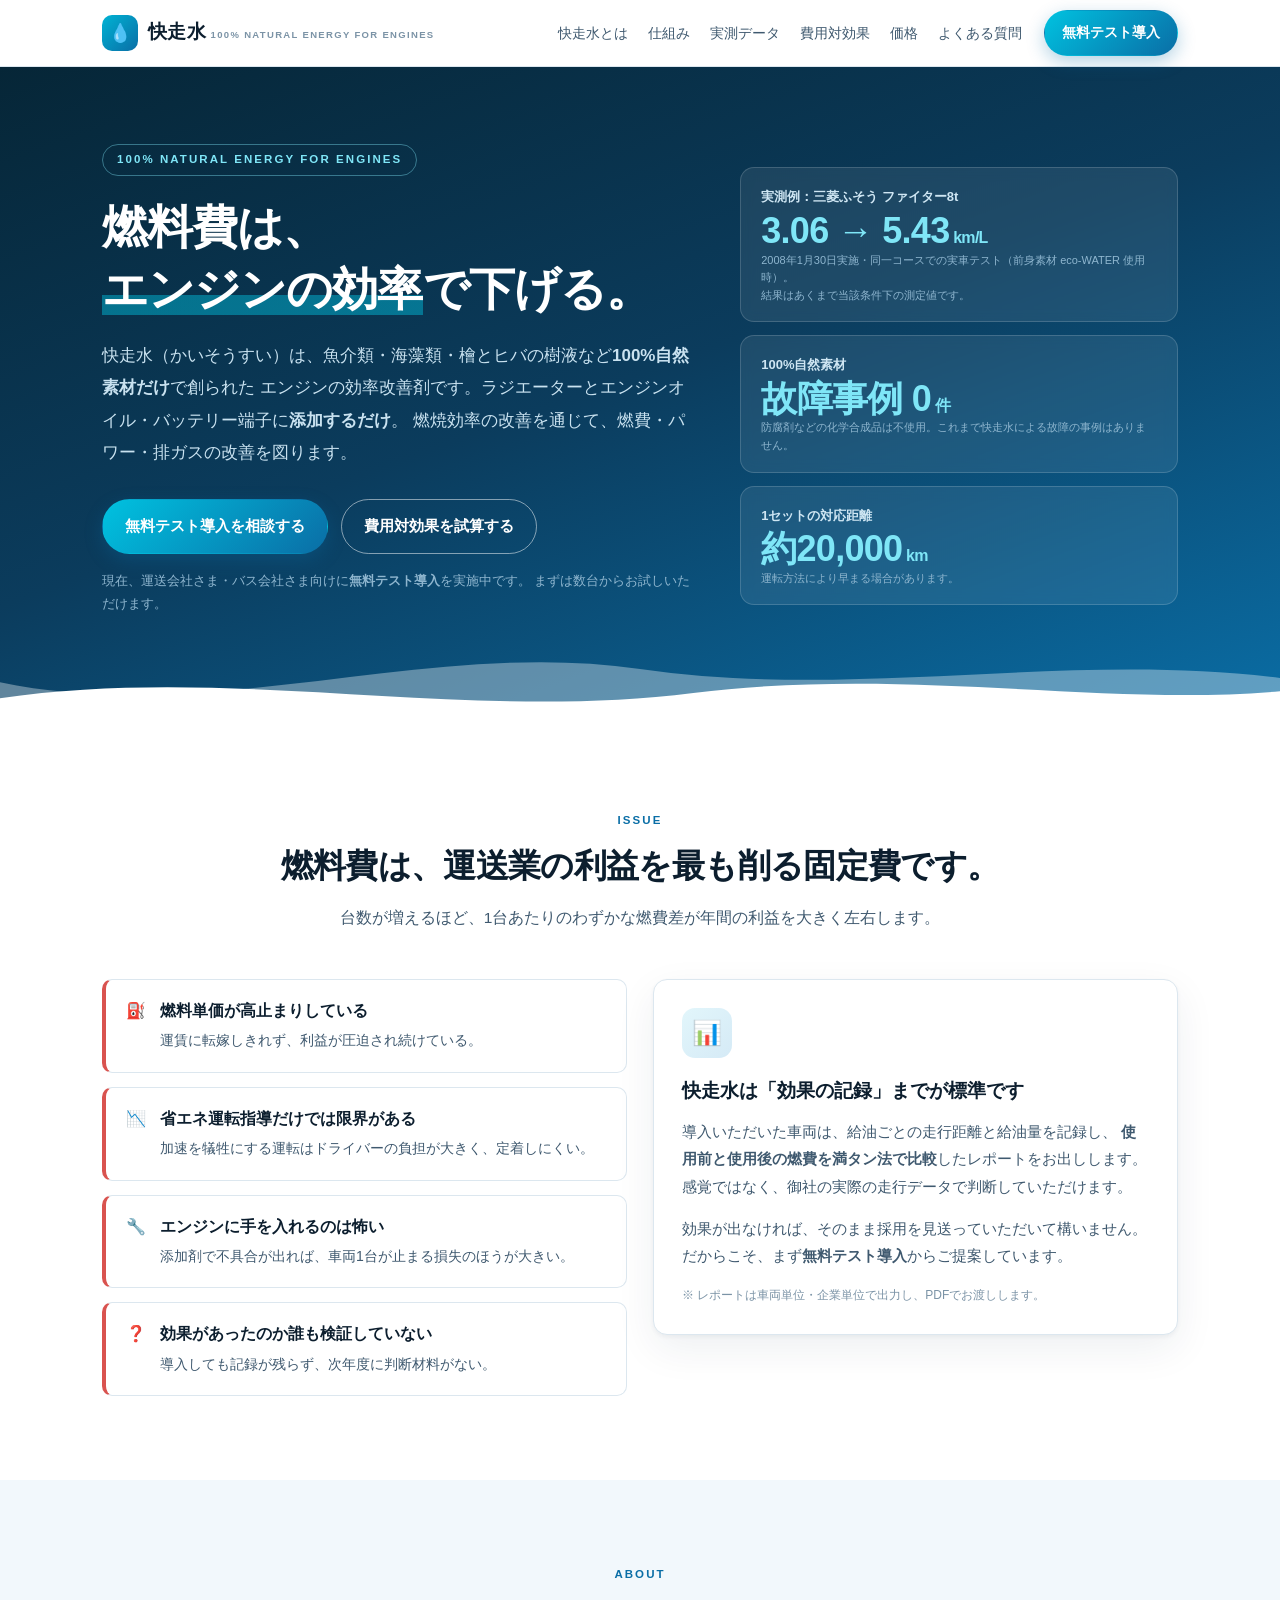
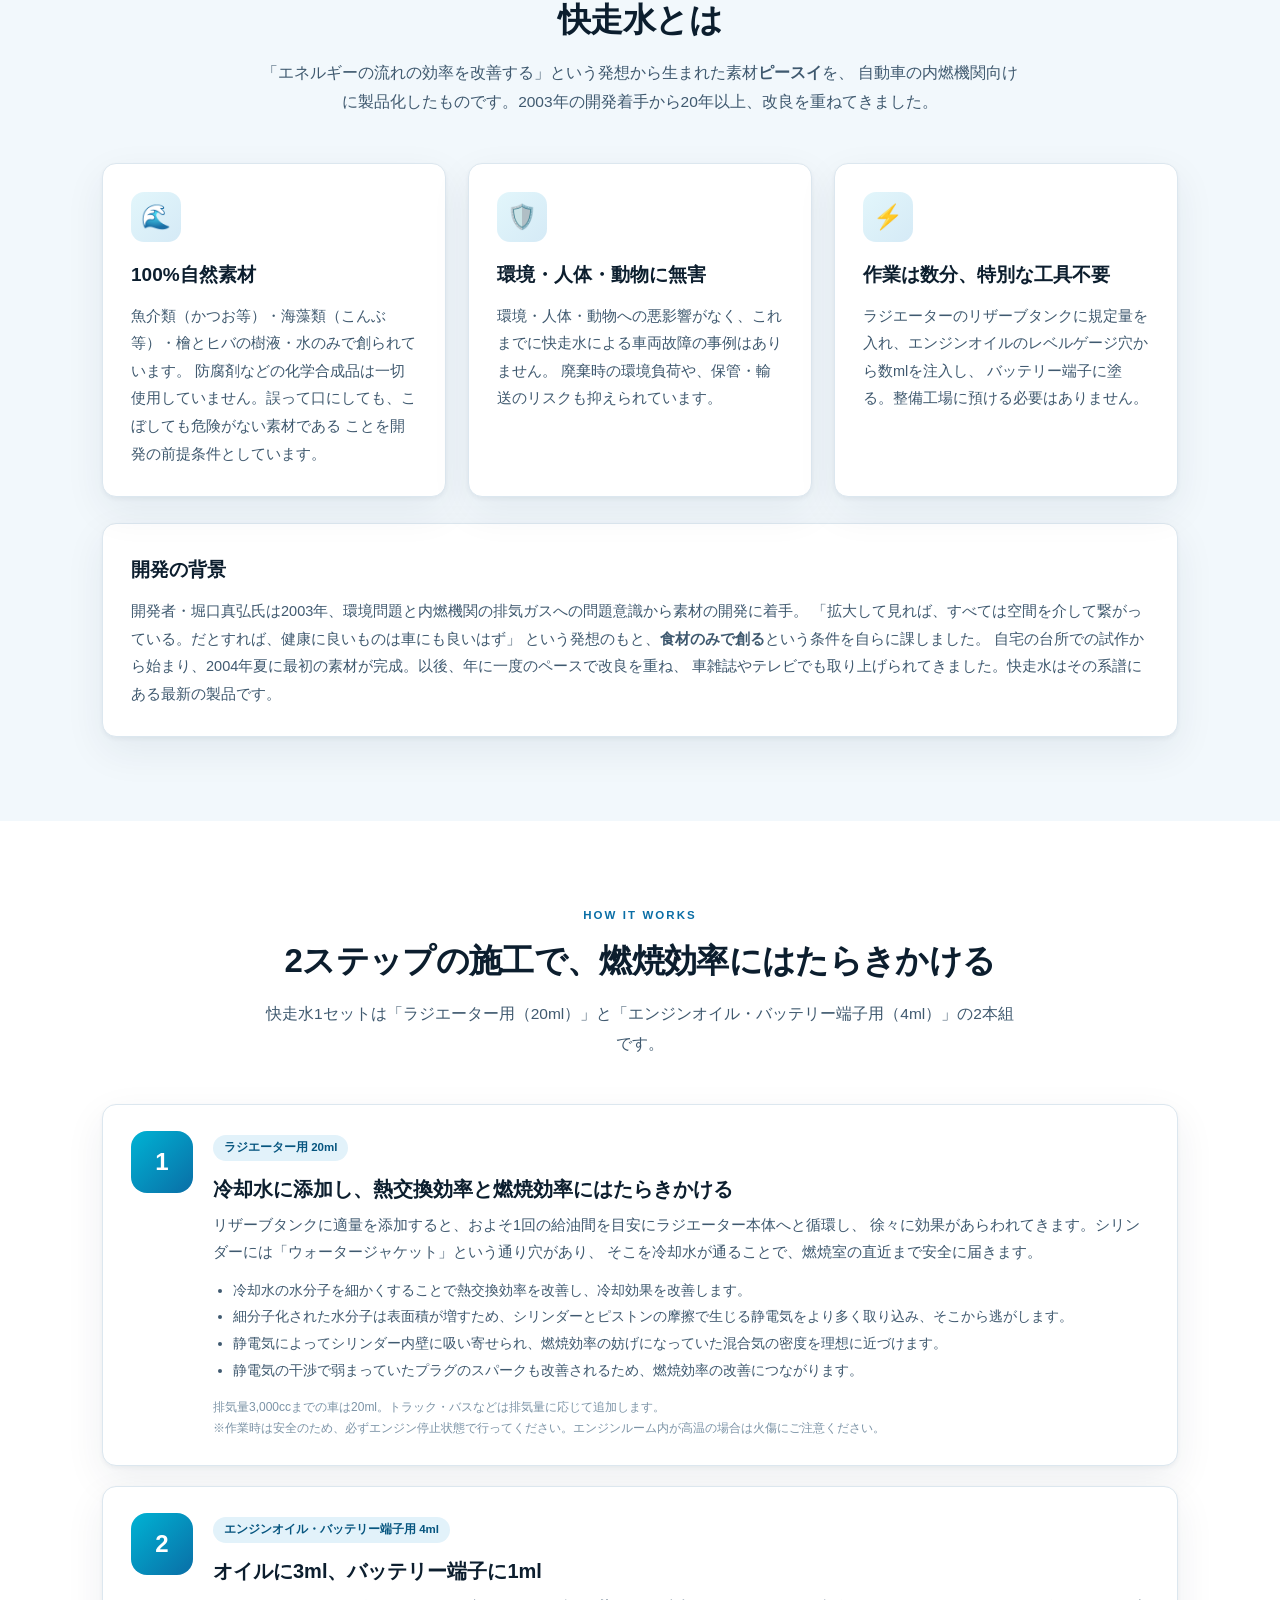
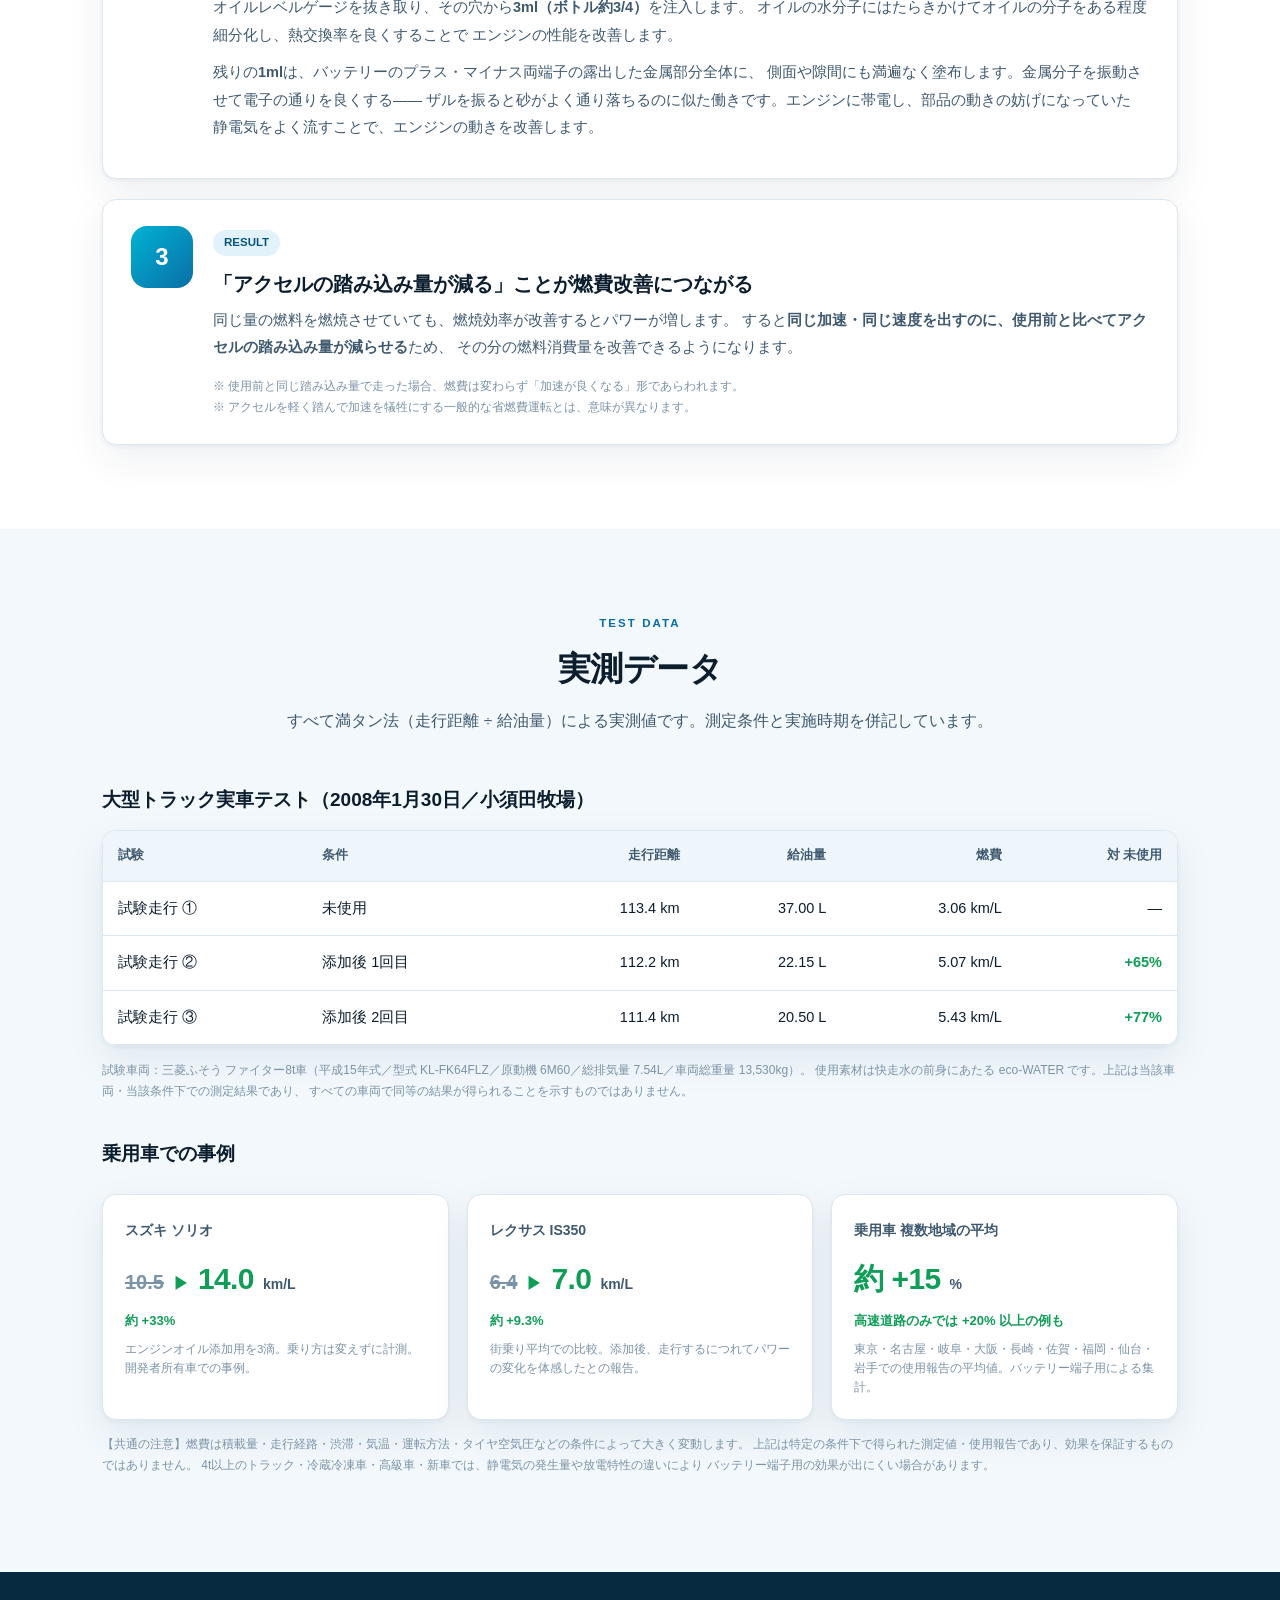
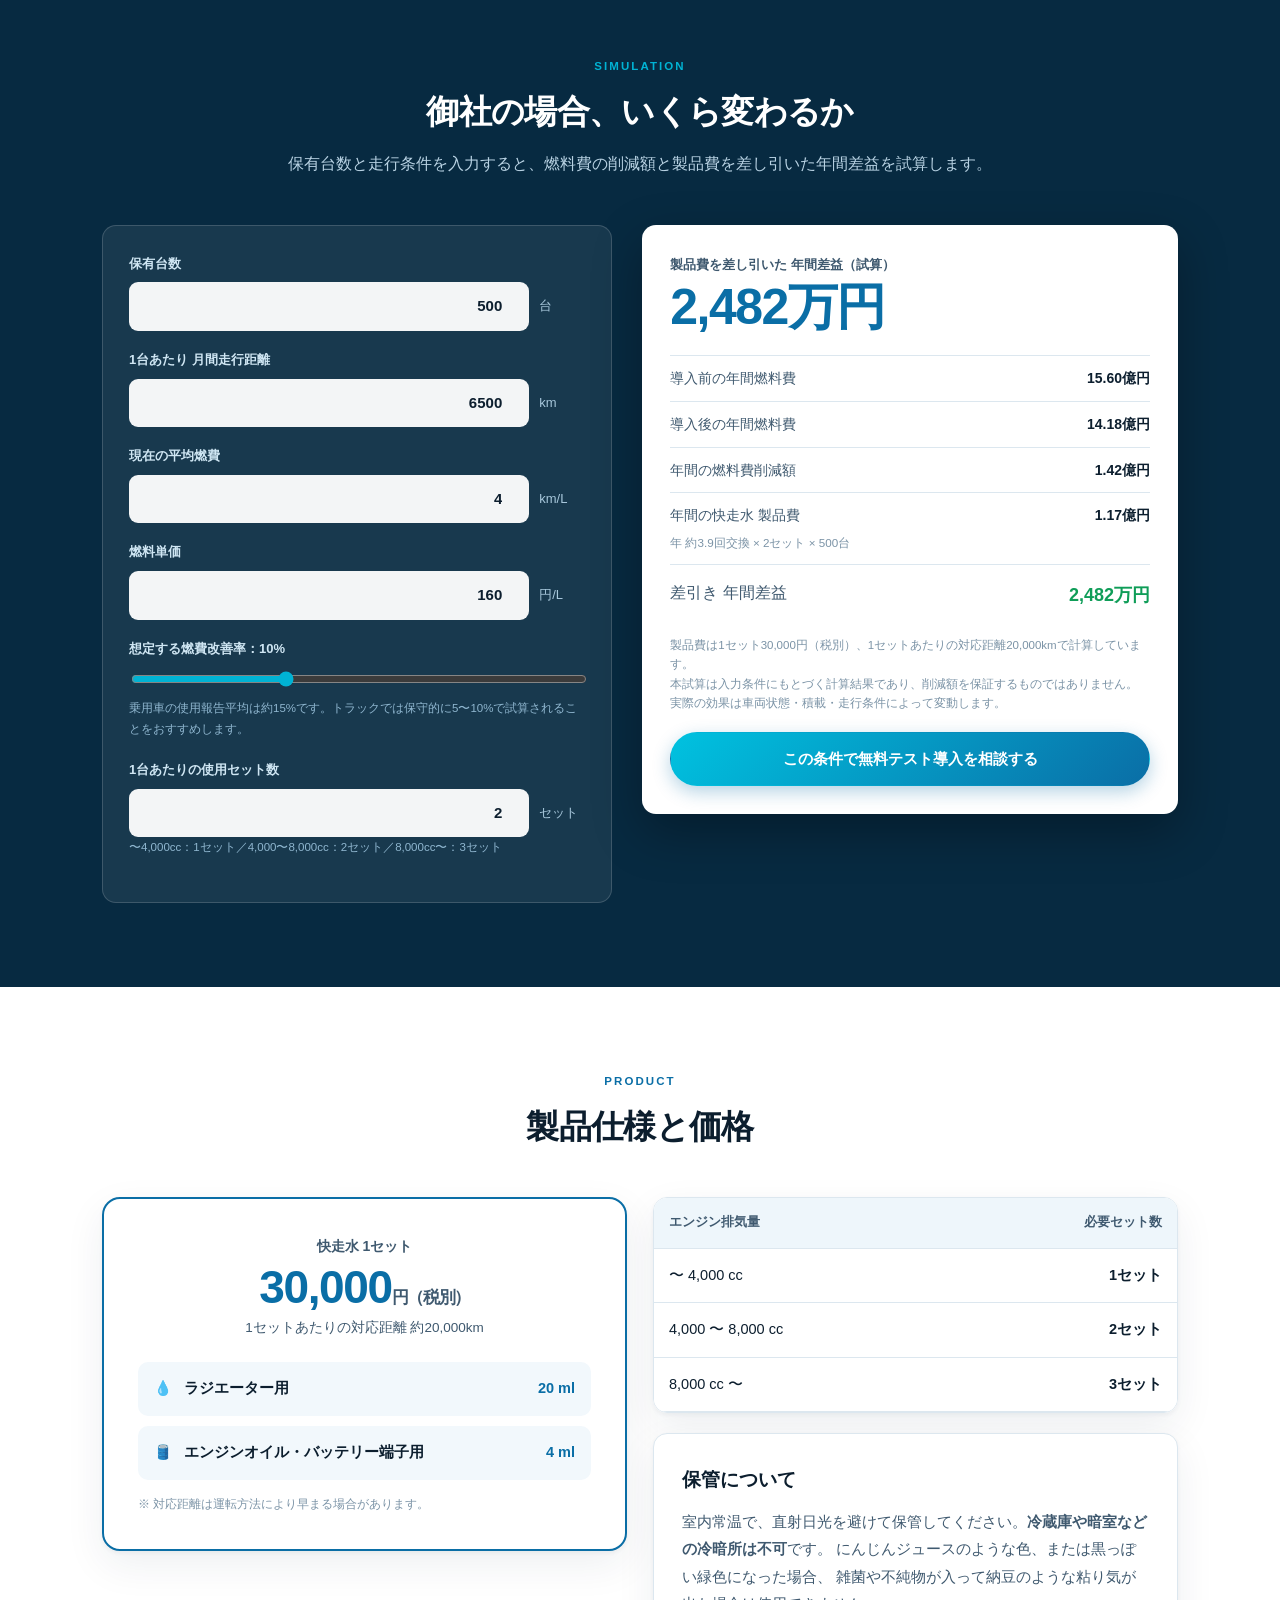
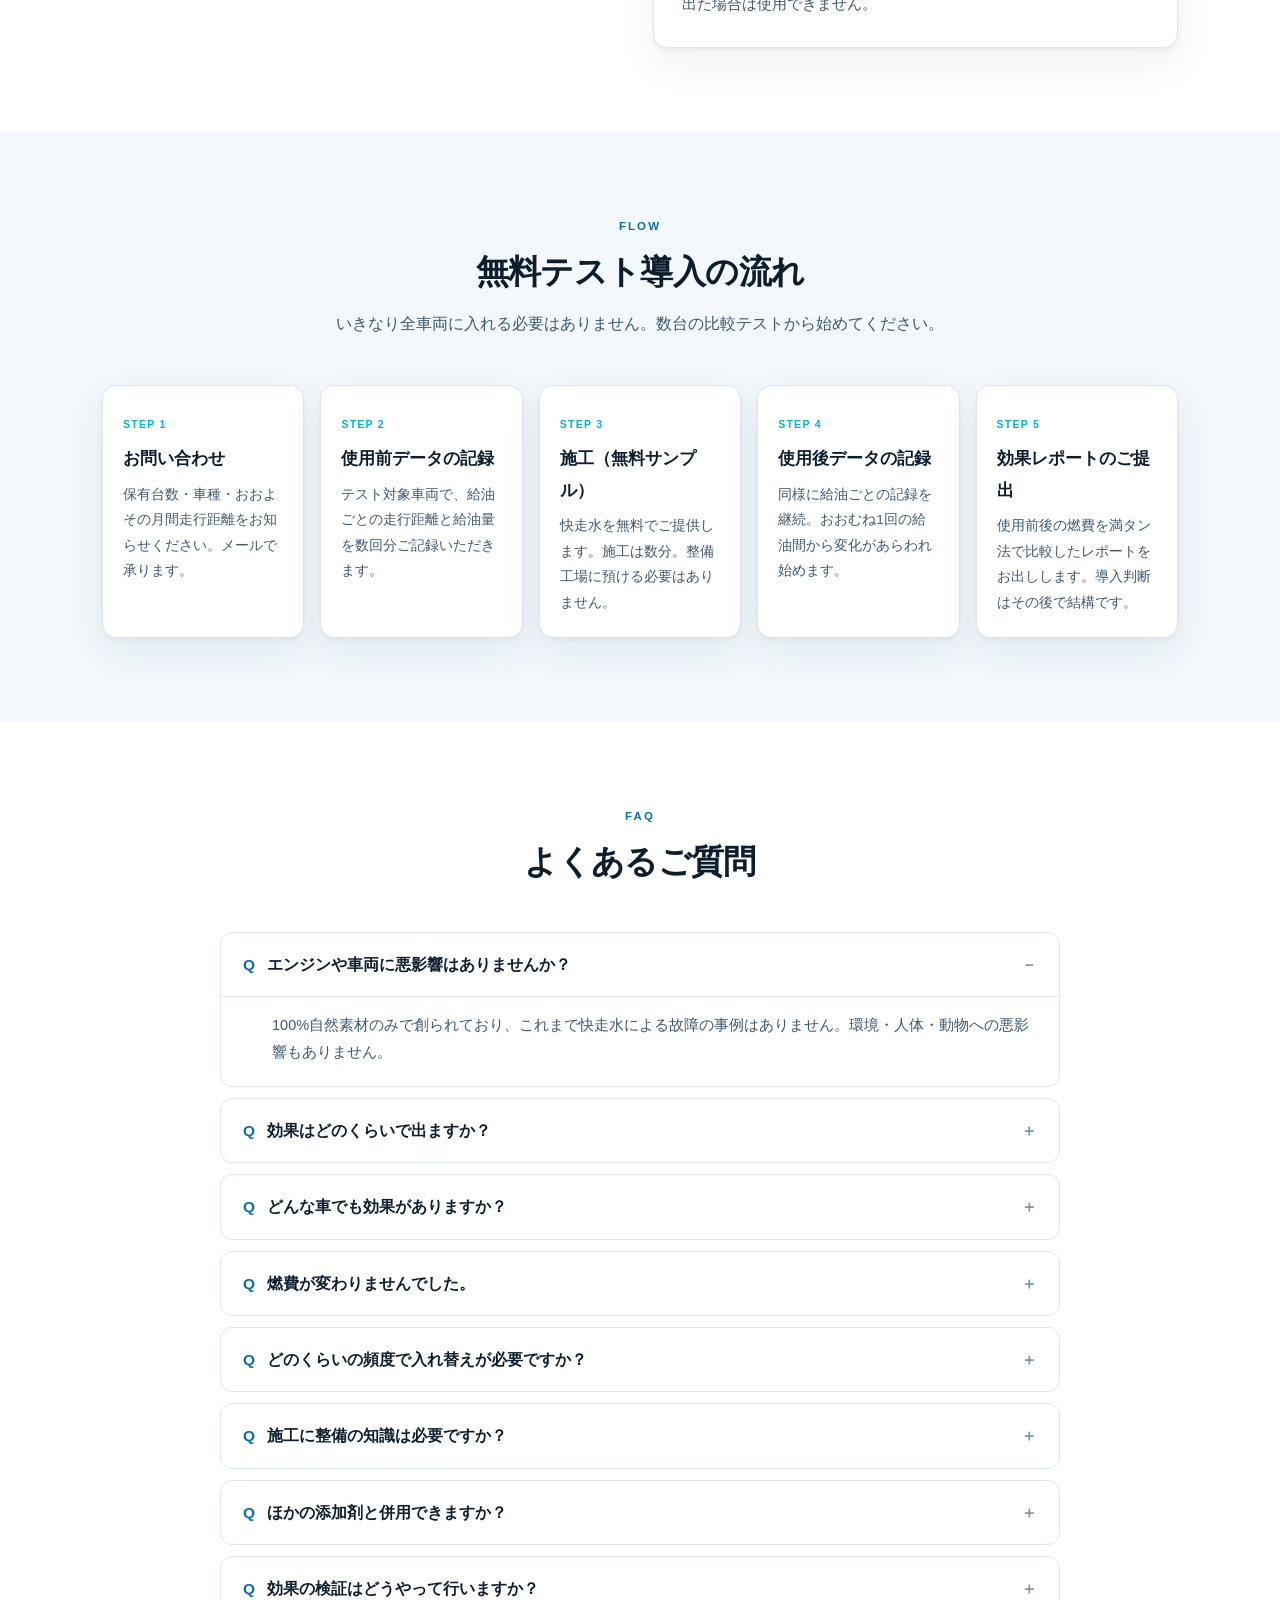
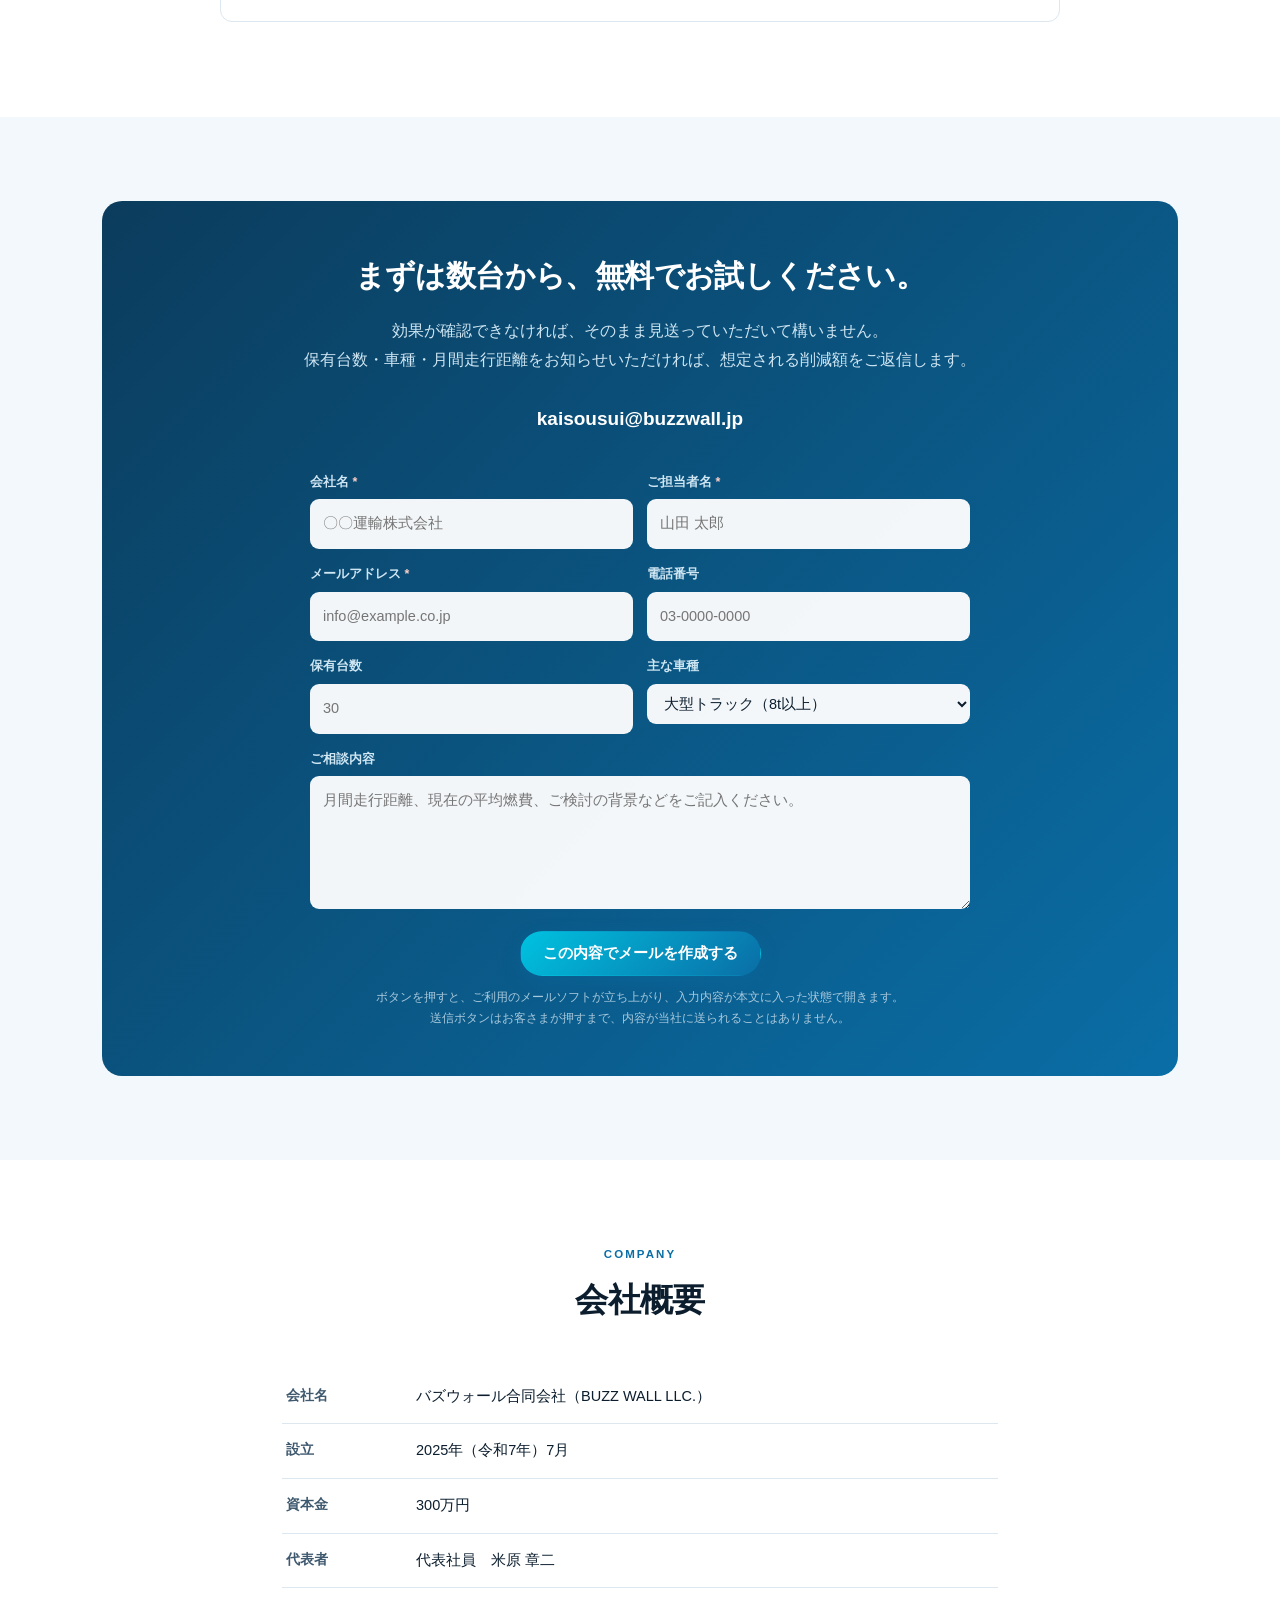
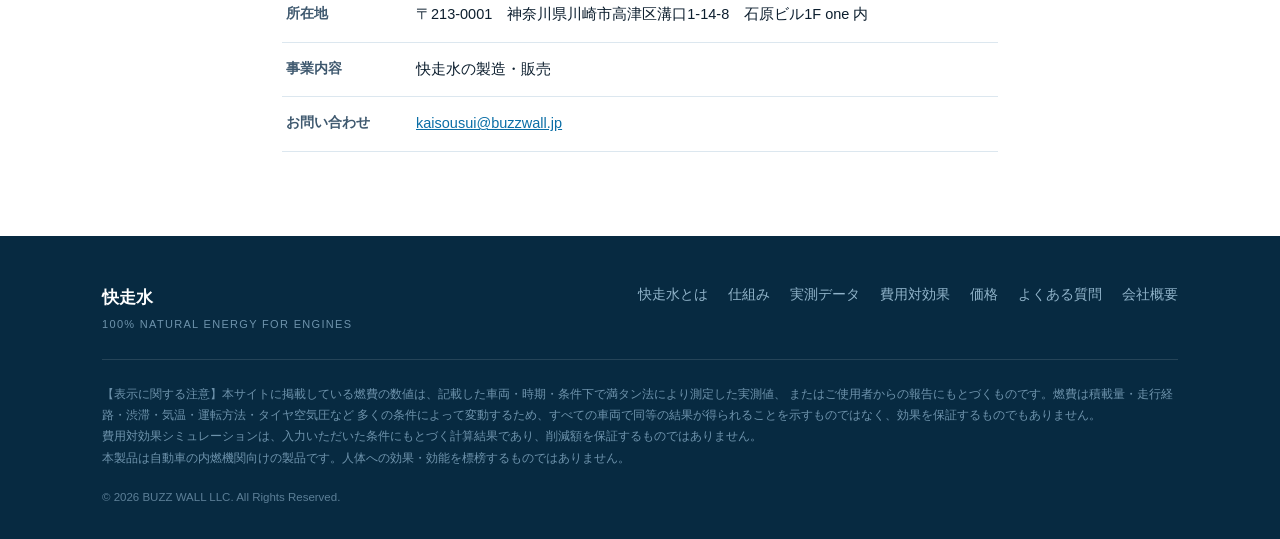
==== site/index.html @ 88600fc7 "快走水: 製品説明サイトと燃費データベース管理画面（デモ） Co-Authored-By: Claude Opus 5 <noreply@anthropic.com>" ====
<!DOCTYPE html>
<html lang="ja">
<head>
<meta charset="utf-8">
<meta name="viewport" content="width=device-width, initial-scale=1">
<meta name="robots" content="noindex, nofollow">
<title>快走水（かいそうすい）| 100%自然素材のエンジン効率改善剤 ─ 運送会社の燃料費を下げる</title>
<meta name="description" content="快走水は魚介・海藻・檜/ヒバ樹液など100%自然素材だけで創られたエンジンの効率改善剤です。ラジエーターとエンジンオイル・バッテリー端子に添加するだけで、燃焼効率を改善し燃費・パワー・排ガスの改善を図ります。運送会社さま向けに無料テスト導入を実施中。">
<meta property="og:title" content="快走水 | 100%自然素材のエンジン効率改善剤">
<meta property="og:description" content="添加するだけ。100%自然素材でエンジンの燃焼効率を改善し、燃料費の削減を目指します。無料テスト導入実施中。">
<meta property="og:type" content="website">
<link rel="stylesheet" href="style.css">
</head>
<body>

<!-- ============================ ヘッダー ============================ -->
<header class="site-header">
  <div class="wrap header-inner">
    <a class="logo" href="#top">
      <span class="logo-mark">💧</span>
      <span>
        <span class="logo-text">快走水</span>
        <span class="logo-sub">100% NATURAL ENERGY FOR ENGINES</span>
      </span>
    </a>
    <nav class="header-nav">
      <a href="#about">快走水とは</a>
      <a href="#how">仕組み</a>
      <a href="#data">実測データ</a>
      <a href="#simulator">費用対効果</a>
      <a href="#price">価格</a>
      <a href="#faq">よくある質問</a>
    </nav>
    <a class="btn btn-cta btn-sm" href="#contact">無料テスト導入</a>
  </div>
</header>

<!-- ============================ ヒーロー ============================ -->
<section class="hero" id="top" style="padding-bottom:0">
  <div class="wrap hero-inner">
    <div>
      <span class="hero-eyebrow">100% NATURAL ENERGY FOR ENGINES</span>
      <h1>燃料費は、<br><span class="hl">エンジンの効率</span>で下げる。</h1>
      <p class="lead">
        快走水（かいそうすい）は、魚介類・海藻類・檜とヒバの樹液など<strong>100%自然素材だけ</strong>で創られた
        エンジンの効率改善剤です。ラジエーターとエンジンオイル・バッテリー端子に<strong>添加するだけ</strong>。
        燃焼効率の改善を通じて、燃費・パワー・排ガスの改善を図ります。
      </p>
      <div class="hero-actions">
        <a class="btn btn-cta" href="#contact">無料テスト導入を相談する</a>
        <a class="btn btn-ghost" href="#simulator">費用対効果を試算する</a>
      </div>
      <p class="hero-note">
        現在、運送会社さま・バス会社さま向けに<strong>無料テスト導入</strong>を実施中です。
        まずは数台からお試しいただけます。
      </p>
    </div>

    <div class="hero-stats">
      <div class="hstat">
        <div class="hstat-label">実測例：三菱ふそう ファイター8t</div>
        <div class="hstat-num">3.06 → 5.43<small> km/L</small></div>
        <div class="hstat-sub">2008年1月30日実施・同一コースでの実車テスト（前身素材 eco-WATER 使用時）。<br>結果はあくまで当該条件下の測定値です。</div>
      </div>
      <div class="hstat">
        <div class="hstat-label">100%自然素材</div>
        <div class="hstat-num">故障事例 0<small> 件</small></div>
        <div class="hstat-sub">防腐剤などの化学合成品は不使用。これまで快走水による故障の事例はありません。</div>
      </div>
      <div class="hstat">
        <div class="hstat-label">1セットの対応距離</div>
        <div class="hstat-num">約20,000<small> km</small></div>
        <div class="hstat-sub">運転方法により早まる場合があります。</div>
      </div>
    </div>
  </div>

  <svg class="hero-waves" viewBox="0 0 1440 110" preserveAspectRatio="none" aria-hidden="true">
    <path d="M0,60 C240,110 480,10 720,45 C960,80 1200,25 1440,55 L1440,110 L0,110 Z" fill="rgba(255,255,255,.35)"/>
    <path d="M0,78 C260,40 520,105 780,72 C1020,42 1240,88 1440,70 L1440,110 L0,110 Z" fill="#ffffff"/>
  </svg>
</section>

<!-- ============================ 課題 ============================ -->
<section id="problem">
  <div class="wrap">
    <div class="sec-head">
      <span class="sec-eyebrow">ISSUE</span>
      <h2>燃料費は、運送業の利益を最も削る固定費です。</h2>
      <p>台数が増えるほど、1台あたりのわずかな燃費差が年間の利益を大きく左右します。</p>
    </div>

    <div class="grid-2" style="align-items:start">
      <div class="pain-list">
        <div class="pain"><div>⛽</div><div><b>燃料単価が高止まりしている</b><span>運賃に転嫁しきれず、利益が圧迫され続けている。</span></div></div>
        <div class="pain"><div>📉</div><div><b>省エネ運転指導だけでは限界がある</b><span>加速を犠牲にする運転はドライバーの負担が大きく、定着しにくい。</span></div></div>
        <div class="pain"><div>🔧</div><div><b>エンジンに手を入れるのは怖い</b><span>添加剤で不具合が出れば、車両1台が止まる損失のほうが大きい。</span></div></div>
        <div class="pain"><div>❓</div><div><b>効果があったのか誰も検証していない</b><span>導入しても記録が残らず、次年度に判断材料がない。</span></div></div>
      </div>

      <div class="card">
        <div class="card-ico">📊</div>
        <h3>快走水は「効果の記録」までが標準です</h3>
        <p>
          導入いただいた車両は、給油ごとの走行距離と給油量を記録し、
          <strong>使用前と使用後の燃費を満タン法で比較</strong>したレポートをお出しします。
          感覚ではなく、御社の実際の走行データで判断していただけます。
        </p>
        <p style="margin-top:14px">
          効果が出なければ、そのまま採用を見送っていただいて構いません。
          だからこそ、まず<strong>無料テスト導入</strong>からご提案しています。
        </p>
        <div class="note-inline">
          ※ レポートは車両単位・企業単位で出力し、PDFでお渡しします。
        </div>
      </div>
    </div>
  </div>
</section>

<!-- ============================ 快走水とは ============================ -->
<section class="soft" id="about">
  <div class="wrap">
    <div class="sec-head">
      <span class="sec-eyebrow">ABOUT</span>
      <h2>快走水とは</h2>
      <p>
        「エネルギーの流れの効率を改善する」という発想から生まれた素材<strong>ピースイ</strong>を、
        自動車の内燃機関向けに製品化したものです。2003年の開発着手から20年以上、改良を重ねてきました。
      </p>
    </div>

    <div class="grid-3">
      <div class="card">
        <div class="card-ico">🌊</div>
        <h3>100%自然素材</h3>
        <p>
          魚介類（かつお等）・海藻類（こんぶ等）・檜とヒバの樹液・水のみで創られています。
          防腐剤などの化学合成品は一切使用していません。誤って口にしても、こぼしても危険がない素材である
          ことを開発の前提条件としています。
        </p>
      </div>
      <div class="card">
        <div class="card-ico">🛡️</div>
        <h3>環境・人体・動物に無害</h3>
        <p>
          環境・人体・動物への悪影響がなく、これまでに快走水による車両故障の事例はありません。
          廃棄時の環境負荷や、保管・輸送のリスクも抑えられています。
        </p>
      </div>
      <div class="card">
        <div class="card-ico">⚡</div>
        <h3>作業は数分、特別な工具不要</h3>
        <p>
          ラジエーターのリザーブタンクに規定量を入れ、エンジンオイルのレベルゲージ穴から数mlを注入し、
          バッテリー端子に塗る。整備工場に預ける必要はありません。
        </p>
      </div>
    </div>

    <div class="card" style="margin-top:26px">
      <h3>開発の背景</h3>
      <p>
        開発者・堀口真弘氏は2003年、環境問題と内燃機関の排気ガスへの問題意識から素材の開発に着手。
        「拡大して見れば、すべては空間を介して繋がっている。だとすれば、健康に良いものは車にも良いはず」
        という発想のもと、<strong>食材のみで創る</strong>という条件を自らに課しました。
        自宅の台所での試作から始まり、2004年夏に最初の素材が完成。以後、年に一度のペースで改良を重ね、
        車雑誌やテレビでも取り上げられてきました。快走水はその系譜にある最新の製品です。
      </p>
    </div>
  </div>
</section>

<!-- ============================ 仕組み ============================ -->
<section id="how">
  <div class="wrap">
    <div class="sec-head">
      <span class="sec-eyebrow">HOW IT WORKS</span>
      <h2>2ステップの施工で、燃焼効率にはたらきかける</h2>
      <p>快走水1セットは「ラジエーター用（20ml）」と「エンジンオイル・バッテリー端子用（4ml）」の2本組です。</p>
    </div>

    <div class="steps">
      <div class="step">
        <div class="step-num">1</div>
        <div>
          <span class="step-tag">ラジエーター用 20ml</span>
          <h3>冷却水に添加し、熱交換効率と燃焼効率にはたらきかける</h3>
          <p>
            リザーブタンクに適量を添加すると、およそ1回の給油間を目安にラジエーター本体へと循環し、
            徐々に効果があらわれてきます。シリンダーには「ウォータージャケット」という通り穴があり、
            そこを冷却水が通ることで、燃焼室の直近まで安全に届きます。
          </p>
          <ul>
            <li>冷却水の水分子を細かくすることで熱交換効率を改善し、冷却効果を改善します。</li>
            <li>細分子化された水分子は表面積が増すため、シリンダーとピストンの摩擦で生じる静電気をより多く取り込み、そこから逃がします。</li>
            <li>静電気によってシリンダー内壁に吸い寄せられ、燃焼効率の妨げになっていた混合気の密度を理想に近づけます。</li>
            <li>静電気の干渉で弱まっていたプラグのスパークも改善されるため、燃焼効率の改善につながります。</li>
          </ul>
          <div class="note-inline">
            排気量3,000ccまでの車は20ml。トラック・バスなどは排気量に応じて追加します。<br>
            ※作業時は安全のため、必ずエンジン停止状態で行ってください。エンジンルーム内が高温の場合は火傷にご注意ください。
          </div>
        </div>
      </div>

      <div class="step">
        <div class="step-num">2</div>
        <div>
          <span class="step-tag">エンジンオイル・バッテリー端子用 4ml</span>
          <h3>オイルに3ml、バッテリー端子に1ml</h3>
          <p>
            オイルレベルゲージを抜き取り、その穴から<strong>3ml（ボトル約3/4）</strong>を注入します。
            オイルの水分子にはたらきかけてオイルの分子をある程度細分化し、熱交換率を良くすることで
            エンジンの性能を改善します。
          </p>
          <p>
            残りの<strong>1ml</strong>は、バッテリーのプラス・マイナス両端子の露出した金属部分全体に、
            側面や隙間にも満遍なく塗布します。金属分子を振動させて電子の通りを良くする——
            ザルを振ると砂がよく通り落ちるのに似た働きです。エンジンに帯電し、部品の動きの妨げになっていた
            静電気をよく流すことで、エンジンの動きを改善します。
          </p>
        </div>
      </div>

      <div class="step">
        <div class="step-num">3</div>
        <div>
          <span class="step-tag">RESULT</span>
          <h3>「アクセルの踏み込み量が減る」ことが燃費改善につながる</h3>
          <p>
            同じ量の燃料を燃焼させていても、燃焼効率が改善するとパワーが増します。
            すると<strong>同じ加速・同じ速度を出すのに、使用前と比べてアクセルの踏み込み量が減らせる</strong>ため、
            その分の燃料消費量を改善できるようになります。
          </p>
          <div class="note-inline">
            ※ 使用前と同じ踏み込み量で走った場合、燃費は変わらず「加速が良くなる」形であらわれます。<br>
            ※ アクセルを軽く踏んで加速を犠牲にする一般的な省燃費運転とは、意味が異なります。
          </div>
        </div>
      </div>
    </div>
  </div>
</section>

<!-- ============================ 実測データ ============================ -->
<section class="soft" id="data">
  <div class="wrap">
    <div class="sec-head">
      <span class="sec-eyebrow">TEST DATA</span>
      <h2>実測データ</h2>
      <p>すべて満タン法（走行距離 ÷ 給油量）による実測値です。測定条件と実施時期を併記しています。</p>
    </div>

    <h3 style="font-size:19px;margin:0 0 12px">大型トラック実車テスト（2008年1月30日／小須田牧場）</h3>
    <div class="table-wrap">
      <table class="data-table">
        <thead>
          <tr>
            <th>試験</th><th>条件</th>
            <th class="num">走行距離</th><th class="num">給油量</th><th class="num">燃費</th><th class="num">対 未使用</th>
          </tr>
        </thead>
        <tbody>
          <tr><td>試験走行 ①</td><td>未使用</td><td class="num">113.4 km</td><td class="num">37.00 L</td><td class="num">3.06 km/L</td><td class="num">—</td></tr>
          <tr><td>試験走行 ②</td><td>添加後 1回目</td><td class="num">112.2 km</td><td class="num">22.15 L</td><td class="num">5.07 km/L</td><td class="num up">+65%</td></tr>
          <tr><td>試験走行 ③</td><td>添加後 2回目</td><td class="num">111.4 km</td><td class="num">20.50 L</td><td class="num">5.43 km/L</td><td class="num up">+77%</td></tr>
        </tbody>
      </table>
    </div>
    <p class="note-inline">
      試験車両：三菱ふそう ファイター8t車（平成15年式／型式 KL-FK64FLZ／原動機 6M60／総排気量 7.54L／車両総重量 13,530kg）。
      使用素材は快走水の前身にあたる eco-WATER です。上記は当該車両・当該条件下での測定結果であり、
      すべての車両で同等の結果が得られることを示すものではありません。
    </p>

    <h3 style="font-size:19px;margin:34px 0 12px">乗用車での事例</h3>
    <div class="case-cards">
      <div class="case">
        <div class="case-name">スズキ ソリオ</div>
        <div class="case-flow">
          <span class="case-before">10.5</span><span class="case-arrow">▶</span>
          <span class="case-after">14.0</span><span class="case-unit">km/L</span>
        </div>
        <div class="case-rate">約 +33%</div>
        <div class="case-note">エンジンオイル添加用を3滴。乗り方は変えずに計測。開発者所有車での事例。</div>
      </div>
      <div class="case">
        <div class="case-name">レクサス IS350</div>
        <div class="case-flow">
          <span class="case-before">6.4</span><span class="case-arrow">▶</span>
          <span class="case-after">7.0</span><span class="case-unit">km/L</span>
        </div>
        <div class="case-rate">約 +9.3%</div>
        <div class="case-note">街乗り平均での比較。添加後、走行するにつれてパワーの変化を体感したとの報告。</div>
      </div>
      <div class="case">
        <div class="case-name">乗用車 複数地域の平均</div>
        <div class="case-flow">
          <span class="case-after">約 +15</span><span class="case-unit">%</span>
        </div>
        <div class="case-rate">高速道路のみでは +20% 以上の例も</div>
        <div class="case-note">東京・名古屋・岐阜・大阪・長崎・佐賀・福岡・仙台・岩手での使用報告の平均値。バッテリー端子用による集計。</div>
      </div>
    </div>

    <p class="note-inline">
      【共通の注意】燃費は積載量・走行経路・渋滞・気温・運転方法・タイヤ空気圧などの条件によって大きく変動します。
      上記は特定の条件下で得られた測定値・使用報告であり、効果を保証するものではありません。
      4t以上のトラック・冷蔵冷凍車・高級車・新車では、静電気の発生量や放電特性の違いにより
      バッテリー端子用の効果が出にくい場合があります。
    </p>
  </div>
</section>

<!-- ============================ シミュレーター ============================ -->
<section class="navy" id="simulator">
  <div class="wrap">
    <div class="sec-head">
      <span class="sec-eyebrow">SIMULATION</span>
      <h2>御社の場合、いくら変わるか</h2>
      <p>保有台数と走行条件を入力すると、燃料費の削減額と製品費を差し引いた年間差益を試算します。</p>
    </div>

    <div class="sim">
      <div class="sim-form">
        <div class="sim-field">
          <label for="sim-units">保有台数</label>
          <div class="row"><input type="number" id="sim-units" value="500" min="1" step="1"><span class="unit">台</span></div>
        </div>
        <div class="sim-field">
          <label for="sim-km">1台あたり 月間走行距離</label>
          <div class="row"><input type="number" id="sim-km" value="6500" min="100" step="100"><span class="unit">km</span></div>
        </div>
        <div class="sim-field">
          <label for="sim-kmL">現在の平均燃費</label>
          <div class="row"><input type="number" id="sim-kmL" value="4" min="0.5" step="0.1"><span class="unit">km/L</span></div>
        </div>
        <div class="sim-field">
          <label for="sim-price">燃料単価</label>
          <div class="row"><input type="number" id="sim-price" value="160" min="1" step="1"><span class="unit">円/L</span></div>
        </div>
        <div class="sim-field">
          <label for="sim-rate">想定する燃費改善率：<span id="sim-rate-out">10</span>%</label>
          <input type="range" id="sim-rate" value="10" min="0" max="30" step="1">
          <div class="sim-hint">乗用車の使用報告平均は約15%です。トラックでは保守的に5〜10%で試算されることをおすすめします。</div>
        </div>
        <div class="sim-field">
          <label for="sim-sets">1台あたりの使用セット数</label>
          <div class="row"><input type="number" id="sim-sets" value="2" min="1" step="1"><span class="unit">セット</span></div>
          <div class="sim-hint">〜4,000cc：1セット／4,000〜8,000cc：2セット／8,000cc〜：3セット</div>
        </div>
      </div>

      <div class="sim-result">
        <div class="sim-headline">製品費を差し引いた 年間差益（試算）</div>
        <div class="sim-big" id="sim-net">—</div>

        <div class="sim-rows">
          <div class="sim-row"><span>導入前の年間燃料費</span><b id="sim-before">—</b></div>
          <div class="sim-row"><span>導入後の年間燃料費</span><b id="sim-after">—</b></div>
          <div class="sim-row"><span>年間の燃料費削減額</span><b id="sim-save">—</b></div>
          <div class="sim-row"><span>年間の快走水 製品費<br><small id="sim-changes" style="color:#7b93a6"></small></span><b id="sim-cost">—</b></div>
          <div class="sim-row total"><span>差引き 年間差益</span><b id="sim-net2">—</b></div>
        </div>

        <div class="sim-foot">
          製品費は1セット30,000円（税別）、1セットあたりの対応距離20,000kmで計算しています。<br>
          本試算は入力条件にもとづく計算結果であり、削減額を保証するものではありません。
          実際の効果は車両状態・積載・走行条件によって変動します。
        </div>
        <div style="margin-top:18px">
          <a class="btn btn-cta" href="#contact" style="width:100%">この条件で無料テスト導入を相談する</a>
        </div>
      </div>
    </div>
  </div>
</section>

<!-- ============================ 製品仕様・価格 ============================ -->
<section id="price">
  <div class="wrap">
    <div class="sec-head">
      <span class="sec-eyebrow">PRODUCT</span>
      <h2>製品仕様と価格</h2>
    </div>

    <div class="grid-2" style="align-items:start">
      <div class="price-card">
        <div style="font-size:14px;font-weight:800;color:var(--ink-2)">快走水 1セット</div>
        <div class="price-tag">30,000<small>円（税別）</small></div>
        <div style="font-size:13.5px;color:var(--ink-2)">1セットあたりの対応距離 約20,000km</div>
        <div class="price-set">
          <div class="price-item"><span>💧</span><b>ラジエーター用</b><span class="vol">20 ml</span></div>
          <div class="price-item"><span>🛢️</span><b>エンジンオイル・バッテリー端子用</b><span class="vol">4 ml</span></div>
        </div>
        <div class="note-inline" style="text-align:left">
          ※ 対応距離は運転方法により早まる場合があります。
        </div>
      </div>

      <div>
        <div class="table-wrap">
          <table class="data-table">
            <thead><tr><th>エンジン排気量</th><th class="num">必要セット数</th></tr></thead>
            <tbody>
              <tr><td>〜 4,000 cc</td><td class="num"><strong>1セット</strong></td></tr>
              <tr><td>4,000 〜 8,000 cc</td><td class="num"><strong>2セット</strong></td></tr>
              <tr><td>8,000 cc 〜</td><td class="num"><strong>3セット</strong></td></tr>
            </tbody>
          </table>
        </div>

        <div class="card" style="margin-top:20px">
          <h3>保管について</h3>
          <p>
            室内常温で、直射日光を避けて保管してください。<strong>冷蔵庫や暗室などの冷暗所は不可</strong>です。
            にんじんジュースのような色、または黒っぽい緑色になった場合、
            雑菌や不純物が入って納豆のような粘り気が出た場合は使用できません。
          </p>
        </div>
      </div>
    </div>
  </div>
</section>

<!-- ============================ 導入の流れ ============================ -->
<section class="soft" id="flow">
  <div class="wrap">
    <div class="sec-head">
      <span class="sec-eyebrow">FLOW</span>
      <h2>無料テスト導入の流れ</h2>
      <p>いきなり全車両に入れる必要はありません。数台の比較テストから始めてください。</p>
    </div>

    <div class="flow">
      <div class="flow-item">
        <h4>お問い合わせ</h4>
        <p>保有台数・車種・おおよその月間走行距離をお知らせください。メールで承ります。</p>
      </div>
      <div class="flow-item">
        <h4>使用前データの記録</h4>
        <p>テスト対象車両で、給油ごとの走行距離と給油量を数回分ご記録いただきます。</p>
      </div>
      <div class="flow-item">
        <h4>施工（無料サンプル）</h4>
        <p>快走水を無料でご提供します。施工は数分。整備工場に預ける必要はありません。</p>
      </div>
      <div class="flow-item">
        <h4>使用後データの記録</h4>
        <p>同様に給油ごとの記録を継続。おおむね1回の給油間から変化があらわれ始めます。</p>
      </div>
      <div class="flow-item">
        <h4>効果レポートのご提出</h4>
        <p>使用前後の燃費を満タン法で比較したレポートをお出しします。導入判断はその後で結構です。</p>
      </div>
    </div>
  </div>
</section>

<!-- ============================ FAQ ============================ -->
<section id="faq">
  <div class="wrap">
    <div class="sec-head">
      <span class="sec-eyebrow">FAQ</span>
      <h2>よくあるご質問</h2>
    </div>

    <div class="faq">
      <details open>
        <summary>エンジンや車両に悪影響はありませんか？</summary>
        <div class="faq-a">100%自然素材のみで創られており、これまで快走水による故障の事例はありません。環境・人体・動物への悪影響もありません。</div>
      </details>
      <details>
        <summary>効果はどのくらいで出ますか？</summary>
        <div class="faq-a">ラジエーター用は、添加後おおむね1回の給油間を目安にラジエーター本体へ循環し、そこから徐々に効果があらわれてきます。エンジンオイル・バッテリー端子用は、施工から30分のアイドリングまたは走行以内に変化を感じたという報告が多くあります。感じ方には個人差・車両差があります。</div>
      </details>
      <details>
        <summary>どんな車でも効果がありますか？</summary>
        <div class="faq-a">車両の状態や特性によって効果の出方は異なります。特に4t以上のトラック・冷蔵冷凍車・高級車・新車では、静電気の発生量やそもそもの放電特性の違いから、バッテリー端子用の効果が出にくい場合があります。まず無料テスト導入で、御社の車両でどうかをご確認ください。</div>
      </details>
      <details>
        <summary>燃費が変わりませんでした。</summary>
        <div class="faq-a">快走水はパワーの改善を通じて燃費の改善につながる製品です。使用前と同じアクセルの踏み込み量で走った場合、燃料消費量は変わらず「加速が良くなる」形であらわれます。同じ加速・速度を出すのに必要な踏み込み量が減ることで、はじめて燃費に反映されます。</div>
      </details>
      <details>
        <summary>どのくらいの頻度で入れ替えが必要ですか？</summary>
        <div class="faq-a">1セットあたり約20,000kmが目安です。運転方法により早まる場合があります。月6,500km走行の車両であれば、年間で約4回が目安になります。</div>
      </details>
      <details>
        <summary>施工に整備の知識は必要ですか？</summary>
        <div class="faq-a">必要ありません。ラジエーターのリザーブタンクに規定量を入れ、エンジンオイルのレベルゲージ穴から3mlを注入し、バッテリー端子に1mlを塗るだけです。安全のため、必ずエンジンを停止した状態で作業してください。エンジンルーム内が高温の場合は火傷にご注意ください。</div>
      </details>
      <details>
        <summary>ほかの添加剤と併用できますか？</summary>
        <div class="faq-a">併用時の挙動は組み合わせによって異なるため、現在お使いの添加剤がある場合はお問い合わせ時にお知らせください。テスト導入では、比較を正確にするため他の添加剤を使用しない状態での計測をおすすめしています。</div>
      </details>
      <details>
        <summary>効果の検証はどうやって行いますか？</summary>
        <div class="faq-a">満タン法（走行距離 ÷ 給油量）で、使用前と使用後の燃費を比較します。給油ごとの走行距離・給油量をご記録いただき、当社の燃費データベースで集計して、車両単位・企業単位のレポートをお出しします。</div>
      </details>
    </div>
  </div>
</section>

<!-- ============================ お問い合わせ ============================ -->
<section class="soft" id="contact">
  <div class="wrap">
    <div class="cta-band">
      <h2>まずは数台から、無料でお試しください。</h2>
      <p>
        効果が確認できなければ、そのまま見送っていただいて構いません。<br>
        保有台数・車種・月間走行距離をお知らせいただければ、想定される削減額をご返信します。
      </p>
      <p style="margin-bottom:8px">
        <a class="cta-mail" href="mailto:kaisousui@buzzwall.jp">kaisousui@buzzwall.jp</a>
      </p>

      <form class="contact-form" id="contact-form">
        <div class="cf-grid">
          <div class="cf-field"><label for="cf-company">会社名 <span style="color:#ffd0c8">*</span></label>
            <input id="cf-company" name="company" required placeholder="〇〇運輸株式会社"></div>
          <div class="cf-field"><label for="cf-name">ご担当者名 <span style="color:#ffd0c8">*</span></label>
            <input id="cf-name" name="name" required placeholder="山田 太郎"></div>
          <div class="cf-field"><label for="cf-email">メールアドレス <span style="color:#ffd0c8">*</span></label>
            <input id="cf-email" name="email" type="email" required placeholder="info@example.co.jp"></div>
          <div class="cf-field"><label for="cf-tel">電話番号</label>
            <input id="cf-tel" name="tel" placeholder="03-0000-0000"></div>
          <div class="cf-field"><label for="cf-units">保有台数</label>
            <input id="cf-units" name="units" type="number" min="1" placeholder="30"></div>
          <div class="cf-field"><label for="cf-type">主な車種</label>
            <select id="cf-type" name="vtype">
              <option>大型トラック（8t以上）</option>
              <option>中型トラック（4〜8t）</option>
              <option>小型トラック（〜4t）</option>
              <option>バス</option>
              <option>乗用車・営業車</option>
              <option>その他・建設機械など</option>
            </select></div>
          <div class="cf-field wide"><label for="cf-msg">ご相談内容</label>
            <textarea id="cf-msg" name="message" rows="4" placeholder="月間走行距離、現在の平均燃費、ご検討の背景などをご記入ください。"></textarea></div>
        </div>
        <div style="text-align:center;margin-top:22px">
          <button type="submit" class="btn btn-cta">この内容でメールを作成する</button>
          <div style="font-size:11.5px;color:#a8c8dc;margin-top:11px">
            ボタンを押すと、ご利用のメールソフトが立ち上がり、入力内容が本文に入った状態で開きます。<br>
            送信ボタンはお客さまが押すまで、内容が当社に送られることはありません。
          </div>
        </div>
      </form>
    </div>
  </div>
</section>

<!-- ============================ 会社概要 ============================ -->
<section id="company">
  <div class="wrap" style="max-width:760px">
    <div class="sec-head">
      <span class="sec-eyebrow">COMPANY</span>
      <h2>会社概要</h2>
    </div>
    <table class="company-table">
      <tbody>
        <tr><th>会社名</th><td>バズウォール合同会社（BUZZ WALL LLC.）</td></tr>
        <tr><th>設立</th><td>2025年（令和7年）7月</td></tr>
        <tr><th>資本金</th><td>300万円</td></tr>
        <tr><th>代表者</th><td>代表社員　米原 章二</td></tr>
        <tr><th>所在地</th><td>〒213-0001　神奈川県川崎市高津区溝口1-14-8　石原ビル1F one 内</td></tr>
        <tr><th>事業内容</th><td>快走水の製造・販売</td></tr>
        <tr><th>お問い合わせ</th><td><a href="mailto:kaisousui@buzzwall.jp">kaisousui@buzzwall.jp</a></td></tr>
      </tbody>
    </table>
  </div>
</section>

<!-- ============================ フッター ============================ -->
<footer class="site-footer">
  <div class="wrap">
    <div class="footer-top">
      <div>
        <div style="color:#fff;font-weight:800;font-size:17px">快走水</div>
        <div style="font-size:11px;letter-spacing:.12em;color:#6e93ac">100% NATURAL ENERGY FOR ENGINES</div>
      </div>
      <nav class="footer-nav">
        <a href="#about">快走水とは</a>
        <a href="#how">仕組み</a>
        <a href="#data">実測データ</a>
        <a href="#simulator">費用対効果</a>
        <a href="#price">価格</a>
        <a href="#faq">よくある質問</a>
        <a href="#company">会社概要</a>
      </nav>
    </div>

    <div class="disclaimer-box">
      【表示に関する注意】本サイトに掲載している燃費の数値は、記載した車両・時期・条件下で満タン法により測定した実測値、
      またはご使用者からの報告にもとづくものです。燃費は積載量・走行経路・渋滞・気温・運転方法・タイヤ空気圧など
      多くの条件によって変動するため、すべての車両で同等の結果が得られることを示すものではなく、効果を保証するものでもありません。<br>
      費用対効果シミュレーションは、入力いただいた条件にもとづく計算結果であり、削減額を保証するものではありません。<br>
      本製品は自動車の内燃機関向けの製品です。人体への効果・効能を標榜するものではありません。
    </div>

    <div class="copyright">© 2026 BUZZ WALL LLC. All Rights Reserved.</div>
  </div>
</footer>

<script src="site.js"></script>
</body>
</html>
---- site/style.css ----
/* =============================================================================
 * 快走水 製品サイト
 * 外部アセット（フォント・画像・CDN）は一切使わない。図版はすべてCSS/インラインSVG。
 * ========================================================================== */
:root {
  --ink: #0c1e2e;
  --ink-2: #3f596f;
  --ink-3: #7b93a6;
  --line: #dce7ef;
  --bg: #ffffff;
  --bg-soft: #f2f8fc;
  --navy: #072a41;
  --navy-2: #0b3c5d;
  --brand: #0a6ea6;
  --brand-dark: #06557f;
  --accent: #00b3d4;
  --good: #0f9d58;
  --shadow: 0 2px 4px rgba(7, 42, 65, .05), 0 14px 40px rgba(7, 42, 65, .07);
  --radius: 14px;
  --wrap: 1120px;
}

* { box-sizing: border-box; }
html { scroll-behavior: smooth; }
body {
  margin: 0;
  font-family: -apple-system, BlinkMacSystemFont, "Hiragino Sans", "Noto Sans JP", "Yu Gothic", Meiryo, sans-serif;
  color: var(--ink);
  background: var(--bg);
  font-size: 16px;
  line-height: 1.9;
  -webkit-font-smoothing: antialiased;
}
img, svg { max-width: 100%; }
a { color: var(--brand); }

.wrap { max-width: var(--wrap); margin: 0 auto; padding: 0 22px; }

/* ---------- ヘッダー ---------- */
.site-header {
  position: sticky; top: 0; z-index: 50;
  background: rgba(255, 255, 255, .94);
  backdrop-filter: saturate(160%) blur(10px);
  border-bottom: 1px solid var(--line);
}
.header-inner { display: flex; align-items: center; gap: 22px; height: 66px; }
.logo { display: flex; align-items: center; gap: 10px; text-decoration: none; color: var(--ink); }
.logo-mark {
  width: 36px; height: 36px; border-radius: 10px;
  background: linear-gradient(135deg, var(--accent), var(--brand));
  display: grid; place-items: center; color: #fff; font-size: 18px;
}
.logo-text { font-weight: 800; font-size: 19px; letter-spacing: .02em; line-height: 1.15; }
.logo-sub { font-size: 9.5px; letter-spacing: .14em; color: var(--ink-3); font-weight: 600; }
.header-nav { display: flex; gap: 20px; margin-left: auto; font-size: 14px; }
.header-nav a { color: var(--ink-2); text-decoration: none; white-space: nowrap; }
.header-nav a:hover { color: var(--brand); }

.btn {
  display: inline-flex; align-items: center; justify-content: center; gap: 8px;
  padding: 12px 22px; border-radius: 999px; font-weight: 700; font-size: 15px;
  text-decoration: none; border: 1.5px solid transparent; cursor: pointer;
  font-family: inherit; transition: transform .12s ease, box-shadow .12s ease;
}
.btn-cta {
  background: linear-gradient(135deg, #00c2e0, #0a6ea6); color: #fff;
  box-shadow: 0 6px 18px rgba(10, 110, 166, .3);
}
.btn-cta:hover { transform: translateY(-1px); box-shadow: 0 9px 24px rgba(10, 110, 166, .38); }
.btn-ghost { border-color: rgba(255, 255, 255, .5); color: #fff; }
.btn-ghost:hover { background: rgba(255, 255, 255, .12); }
.btn-outline { border-color: var(--brand); color: var(--brand); background: #fff; }
.btn-outline:hover { background: var(--bg-soft); }
.btn-sm { padding: 9px 17px; font-size: 13.5px; }

/* ---------- ヒーロー ---------- */
.hero {
  position: relative; overflow: hidden; color: #fff;
  background: linear-gradient(160deg, #062637 0%, #0b3c5d 48%, #0a6ea6 100%);
  padding: 76px 0 0;
}
.hero-waves { position: absolute; left: 0; right: 0; bottom: -1px; width: 100%; display: block; }
.hero-inner { position: relative; z-index: 2; display: grid; grid-template-columns: 1.15fr .85fr; gap: 46px; align-items: center; padding-bottom: 96px; }
.hero-eyebrow {
  display: inline-block; font-size: 11.5px; font-weight: 700; letter-spacing: .18em;
  color: #7fe6f7; border: 1px solid rgba(127, 230, 247, .4); border-radius: 999px;
  padding: 4px 14px; margin-bottom: 20px;
}
.hero h1 { font-size: 46px; line-height: 1.35; margin: 0 0 20px; letter-spacing: -.02em; font-weight: 800; }
.hero h1 .hl {
  background: linear-gradient(transparent 62%, rgba(0, 194, 224, .45) 62%);
}
.hero p.lead { font-size: 17px; color: #c9e2f0; margin: 0 0 30px; }
.hero-actions { display: flex; gap: 13px; flex-wrap: wrap; }
.hero-note { font-size: 12.5px; color: #8fb6cf; margin-top: 16px; }

.hero-stats { display: grid; gap: 13px; }
.hstat {
  background: rgba(255, 255, 255, .08); border: 1px solid rgba(255, 255, 255, .16);
  border-radius: var(--radius); padding: 17px 20px; backdrop-filter: blur(6px);
}
.hstat-num { font-size: 36px; font-weight: 800; line-height: 1.15; letter-spacing: -.02em; color: #7fe6f7; }
.hstat-num small { font-size: 16px; font-weight: 700; }
.hstat-label { font-size: 13px; color: #cfe6f3; font-weight: 700; }
.hstat-sub { font-size: 11px; color: #8fb6cf; line-height: 1.6; }

/* ---------- セクション ---------- */
section { padding: 84px 0; }
section.soft { background: var(--bg-soft); }
section.navy { background: var(--navy); color: #fff; }

.sec-head { text-align: center; max-width: 760px; margin: 0 auto 46px; }
.sec-eyebrow {
  font-size: 11.5px; font-weight: 800; letter-spacing: .18em; color: var(--brand);
  display: block; margin-bottom: 10px;
}
.sec-head h2 { font-size: 33px; line-height: 1.45; margin: 0 0 14px; letter-spacing: -.02em; font-weight: 800; }
.sec-head p { color: var(--ink-2); margin: 0; font-size: 15.5px; }
section.navy .sec-eyebrow { color: var(--accent); }
section.navy .sec-head p { color: #b8d2e3; }

.grid-3 { display: grid; grid-template-columns: repeat(auto-fit, minmax(280px, 1fr)); gap: 22px; }
.grid-2 { display: grid; grid-template-columns: repeat(auto-fit, minmax(330px, 1fr)); gap: 26px; }

.card {
  background: #fff; border: 1px solid var(--line); border-radius: var(--radius);
  padding: 28px; box-shadow: var(--shadow);
}
.card h3 { font-size: 19px; margin: 0 0 10px; font-weight: 800; }
.card p { color: var(--ink-2); margin: 0; font-size: 14.5px; }
.card-ico {
  width: 50px; height: 50px; border-radius: 13px; display: grid; place-items: center;
  font-size: 24px; margin-bottom: 15px;
  background: linear-gradient(135deg, #e2f6fb, #d5eaf6);
}

/* 課題セクション */
.pain-list { display: grid; gap: 14px; }
.pain {
  display: flex; gap: 14px; align-items: flex-start;
  background: #fff; border: 1px solid var(--line); border-left: 4px solid #d9534f;
  border-radius: 10px; padding: 16px 20px;
}
.pain b { display: block; font-size: 15.5px; }
.pain span { font-size: 14px; color: var(--ink-2); }

/* 仕組みステップ */
.steps { display: grid; gap: 20px; }
.step {
  display: grid; grid-template-columns: 62px 1fr; gap: 20px; align-items: start;
  background: #fff; border: 1px solid var(--line); border-radius: var(--radius);
  padding: 26px 28px; box-shadow: var(--shadow);
}
.step-num {
  width: 62px; height: 62px; border-radius: 16px; display: grid; place-items: center;
  background: linear-gradient(135deg, var(--accent), var(--brand)); color: #fff;
  font-size: 24px; font-weight: 800;
}
.step h3 { margin: 0 0 4px; font-size: 20px; font-weight: 800; }
.step .step-tag {
  display: inline-block; font-size: 11.5px; font-weight: 700; color: var(--brand-dark);
  background: #e2f2fa; border-radius: 999px; padding: 2px 11px; margin-bottom: 9px;
}
.step p { margin: 0 0 10px; color: var(--ink-2); font-size: 14.5px; }
.step ul { margin: 0; padding-left: 20px; color: var(--ink-2); font-size: 14px; }

/* データ表 */
.data-table { width: 100%; border-collapse: collapse; font-size: 14.5px; background: #fff; }
.data-table th, .data-table td { padding: 13px 15px; border-bottom: 1px solid var(--line); text-align: left; }
.data-table thead th { background: #eef6fb; font-size: 12.5px; color: var(--ink-2); font-weight: 800; white-space: nowrap; }
.data-table td.num, .data-table th.num { text-align: right; font-variant-numeric: tabular-nums; white-space: nowrap; }
.data-table .up { color: var(--good); font-weight: 800; }
.table-wrap { overflow-x: auto; border: 1px solid var(--line); border-radius: var(--radius); box-shadow: var(--shadow); }

.case-cards { display: grid; grid-template-columns: repeat(auto-fit, minmax(250px, 1fr)); gap: 18px; margin-top: 22px; }
.case {
  background: #fff; border: 1px solid var(--line); border-radius: var(--radius); padding: 22px;
  box-shadow: var(--shadow);
}
.case-name { font-size: 14px; font-weight: 800; color: var(--ink-2); }
.case-flow { display: flex; align-items: baseline; gap: 9px; margin: 6px 0 2px; flex-wrap: wrap; }
.case-before { font-size: 20px; color: var(--ink-3); text-decoration: line-through; font-weight: 700; }
.case-arrow { color: var(--good); font-weight: 800; }
.case-after { font-size: 30px; font-weight: 800; color: var(--good); letter-spacing: -.02em; }
.case-unit { font-size: 14px; color: var(--ink-2); font-weight: 700; }
.case-rate { font-size: 13px; font-weight: 800; color: var(--good); }
.case-note { font-size: 11.5px; color: var(--ink-3); line-height: 1.65; margin-top: 6px; }

/* シミュレーター */
.sim { display: grid; grid-template-columns: 1fr 1.05fr; gap: 30px; align-items: start; }
.sim-form {
  background: rgba(255, 255, 255, .07); border: 1px solid rgba(255, 255, 255, .16);
  border-radius: var(--radius); padding: 26px;
}
.sim-field { margin-bottom: 17px; }
.sim-field label { display: block; font-size: 13px; font-weight: 700; color: #cfe6f3; margin-bottom: 6px; }
.sim-field .row { display: flex; align-items: center; gap: 10px; }
.sim-field input[type="number"] {
  flex: 1; min-width: 0; background: rgba(255, 255, 255, .95); border: 0; border-radius: 9px;
  padding: 10px 12px; font: inherit; font-size: 15px; font-weight: 700; color: var(--ink);
  text-align: right; font-variant-numeric: tabular-nums;
}
.sim-field input:focus { outline: 3px solid rgba(0, 179, 212, .6); }
.sim-field .unit { font-size: 13px; color: #a8c8dc; width: 46px; }
.sim-field input[type="range"] { width: 100%; accent-color: var(--accent); margin-top: 4px; }
.sim-hint { font-size: 11.5px; color: #8fb6cf; }

.sim-result {
  background: #fff; color: var(--ink); border-radius: var(--radius); padding: 28px;
  box-shadow: 0 18px 50px rgba(0, 0, 0, .3);
}
.sim-headline { font-size: 13px; font-weight: 800; color: var(--ink-2); }
.sim-big { font-size: 50px; font-weight: 800; color: var(--brand); letter-spacing: -.03em; line-height: 1.2; }
.sim-big.neg { color: #c0392b; }
.sim-big small { font-size: 20px; }
.sim-rows { margin-top: 18px; border-top: 1px solid var(--line); }
.sim-row {
  display: flex; justify-content: space-between; gap: 12px; padding: 9px 0;
  border-bottom: 1px solid var(--line); font-size: 14px;
}
.sim-row span { color: var(--ink-2); }
.sim-row b { font-variant-numeric: tabular-nums; }
.sim-row.total { border-bottom: 0; font-size: 15.5px; padding-top: 13px; }
.sim-row.total b { color: var(--good); font-size: 18px; }
.sim-foot { font-size: 11.5px; color: var(--ink-3); margin-top: 14px; line-height: 1.7; }

/* 価格 */
.price-card {
  background: #fff; border: 2px solid var(--brand); border-radius: 18px; padding: 34px;
  text-align: center; box-shadow: var(--shadow);
}
.price-tag { font-size: 46px; font-weight: 800; color: var(--brand); letter-spacing: -.03em; line-height: 1.2; }
.price-tag small { font-size: 17px; font-weight: 700; color: var(--ink-2); }
.price-set { display: grid; gap: 10px; margin: 22px 0 0; text-align: left; }
.price-item {
  display: flex; gap: 12px; align-items: center; background: var(--bg-soft);
  border-radius: 10px; padding: 13px 16px; font-size: 14.5px;
}
.price-item b { flex: 1; }
.price-item .vol { font-weight: 800; color: var(--brand); white-space: nowrap; }

/* 導入の流れ */
.flow { display: grid; grid-template-columns: repeat(auto-fit, minmax(190px, 1fr)); gap: 16px; counter-reset: flow; }
.flow-item {
  background: #fff; border: 1px solid var(--line); border-radius: var(--radius);
  padding: 22px 20px; position: relative; box-shadow: var(--shadow);
}
.flow-item::before {
  counter-increment: flow; content: "STEP " counter(flow);
  font-size: 10.5px; font-weight: 800; letter-spacing: .12em; color: var(--accent);
}
.flow-item h4 { margin: 5px 0 7px; font-size: 16.5px; font-weight: 800; }
.flow-item p { margin: 0; font-size: 13.5px; color: var(--ink-2); }

/* FAQ */
.faq { max-width: 840px; margin: 0 auto; }
.faq details {
  background: #fff; border: 1px solid var(--line); border-radius: 12px;
  margin-bottom: 11px; overflow: hidden;
}
.faq summary {
  cursor: pointer; padding: 17px 22px; font-weight: 700; font-size: 15.5px;
  list-style: none; display: flex; gap: 12px; align-items: flex-start;
}
.faq summary::-webkit-details-marker { display: none; }
.faq summary::before { content: "Q"; color: var(--brand); font-weight: 800; flex: 0 0 auto; }
.faq summary::after { content: "＋"; margin-left: auto; color: var(--ink-3); }
.faq details[open] summary::after { content: "－"; }
.faq .faq-a {
  padding: 0 22px 19px 51px; color: var(--ink-2); font-size: 14.5px;
  border-top: 1px solid var(--line); padding-top: 15px; margin-top: -1px;
}

/* 会社概要 */
.company-table { width: 100%; border-collapse: collapse; font-size: 14.5px; }
.company-table th, .company-table td { padding: 13px 4px; border-bottom: 1px solid var(--line); text-align: left; vertical-align: top; }
.company-table th { width: 130px; color: var(--ink-2); font-weight: 700; font-size: 13.5px; white-space: nowrap; }

/* CTA */
.cta-band {
  background: linear-gradient(135deg, #0b3c5d, #0a6ea6); color: #fff;
  border-radius: 20px; padding: 46px 40px; text-align: center;
}
.cta-band h2 { font-size: 30px; margin: 0 0 12px; font-weight: 800; letter-spacing: -.02em; }
.cta-band p { color: #cfe6f3; margin: 0 0 26px; font-size: 15.5px; }
.cta-mail { font-size: 19px; font-weight: 800; color: #fff; text-decoration: none; }

.contact-form { max-width: 660px; margin: 34px auto 0; text-align: left; }
.cf-grid { display: grid; grid-template-columns: repeat(auto-fit, minmax(240px, 1fr)); gap: 14px; }
.cf-field { display: flex; flex-direction: column; gap: 5px; }
.cf-field.wide { grid-column: 1 / -1; }
.cf-field label { font-size: 12.5px; font-weight: 700; color: #cfe6f3; }
.cf-field input, .cf-field textarea, .cf-field select {
  border: 0; border-radius: 9px; padding: 11px 13px; font: inherit; font-size: 14.5px;
  background: rgba(255, 255, 255, .95); color: var(--ink); width: 100%;
}
.cf-field input:focus, .cf-field textarea:focus, .cf-field select:focus { outline: 3px solid rgba(0, 179, 212, .6); }

/* フッター */
.site-footer { background: var(--navy); color: #90b3c9; padding: 46px 0 30px; font-size: 13.5px; }
.footer-top { display: flex; justify-content: space-between; gap: 26px; flex-wrap: wrap; padding-bottom: 24px; border-bottom: 1px solid rgba(255, 255, 255, .12); }
.footer-nav { display: flex; gap: 20px; flex-wrap: wrap; }
.footer-nav a { color: #90b3c9; text-decoration: none; }
.footer-nav a:hover { color: #fff; }
.disclaimer-box {
  margin-top: 24px; font-size: 11.5px; line-height: 1.85; color: #6e93ac;
}
.copyright { margin-top: 18px; font-size: 11.5px; color: #5c7f97; }

.note-inline { font-size: 12px; color: var(--ink-3); margin-top: 14px; line-height: 1.75; }
section.navy .note-inline { color: #8fb6cf; }

@media (max-width: 560px) {
  .logo-sub { display: none; }
  .logo-text { font-size: 20px; }
  .header-inner { gap: 12px; }
  .header-inner .btn-sm { padding: 9px 14px; font-size: 12.5px; }
  .hero h1 { font-size: 27px; }
}

@media (max-width: 900px) {
  .hero { padding-top: 52px; }
  .hero-inner { grid-template-columns: 1fr; gap: 34px; padding-bottom: 70px; }
  .hero h1 { font-size: 32px; }
  .sim { grid-template-columns: 1fr; }
  .header-nav { display: none; }
  section { padding: 58px 0; }
  .sec-head h2 { font-size: 25px; }
  .sim-big { font-size: 38px; }
  .cta-band { padding: 34px 22px; }
  .cta-band h2 { font-size: 23px; }
}
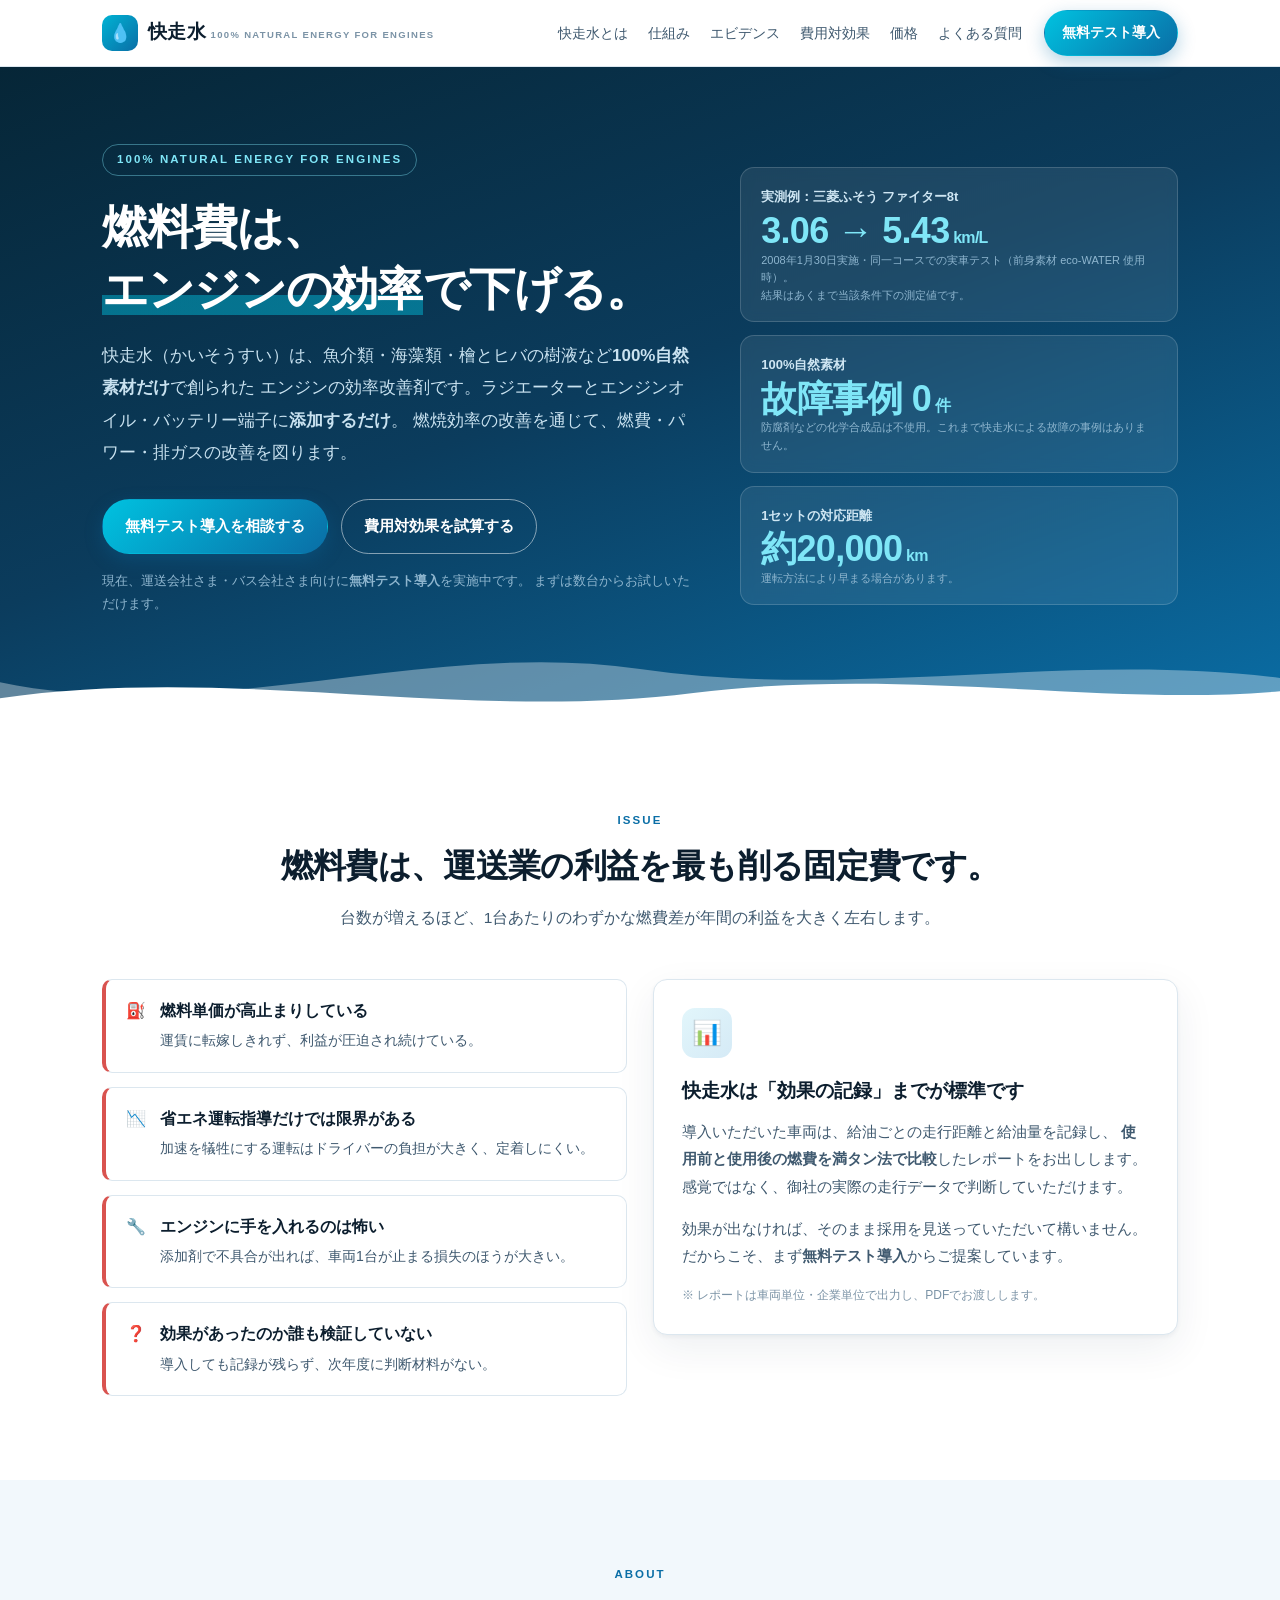
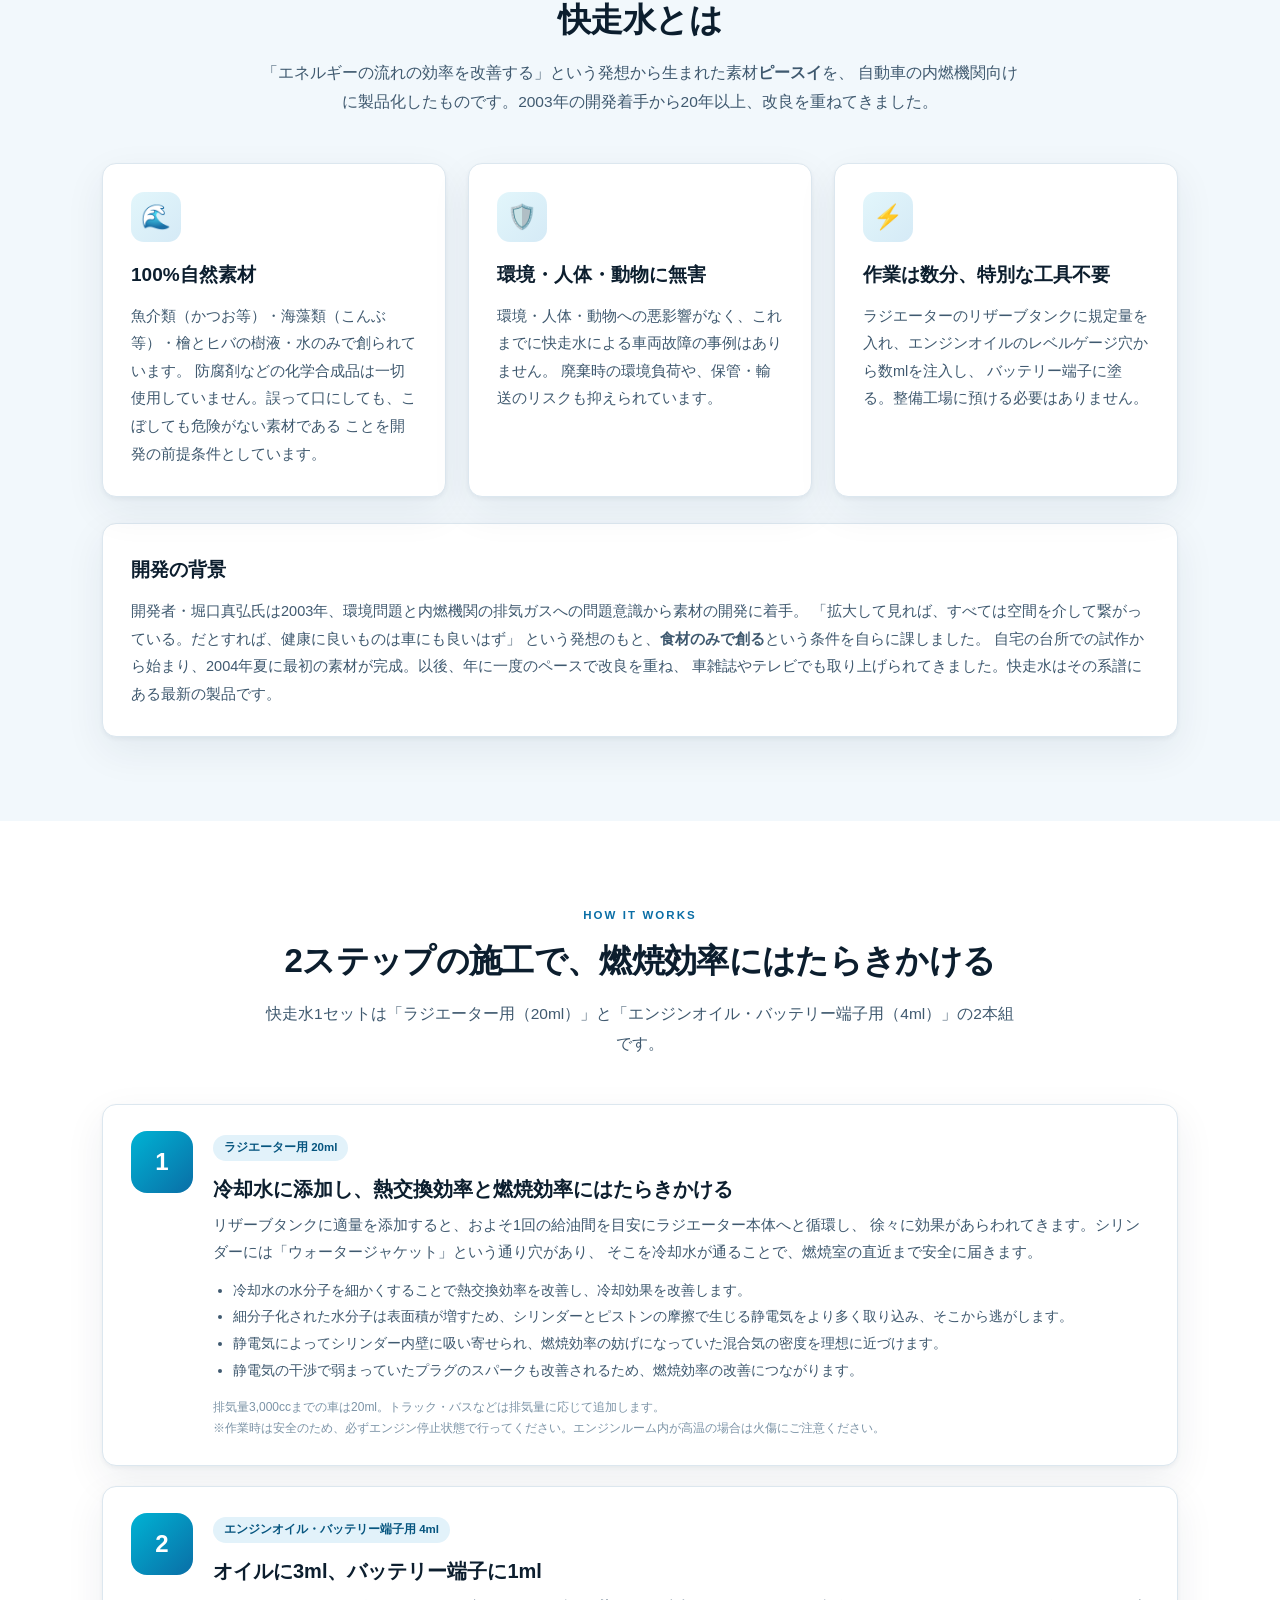
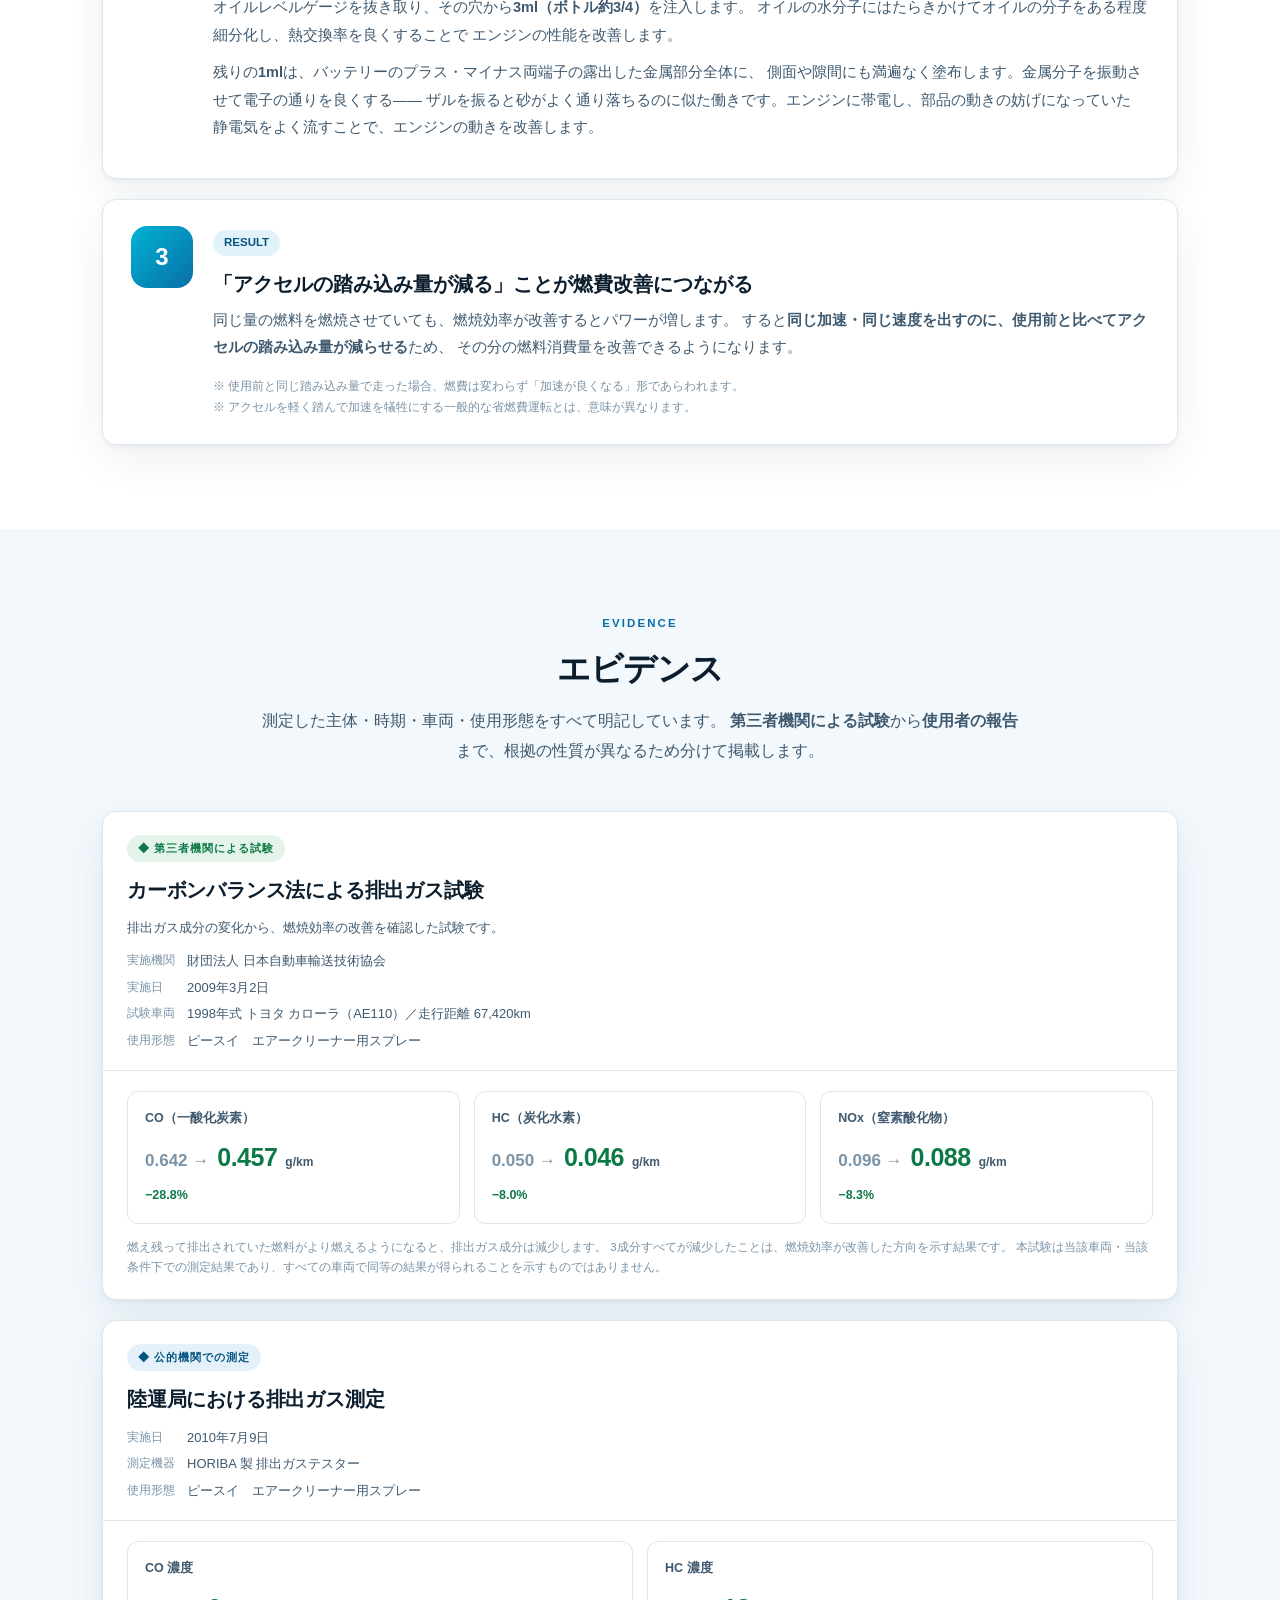
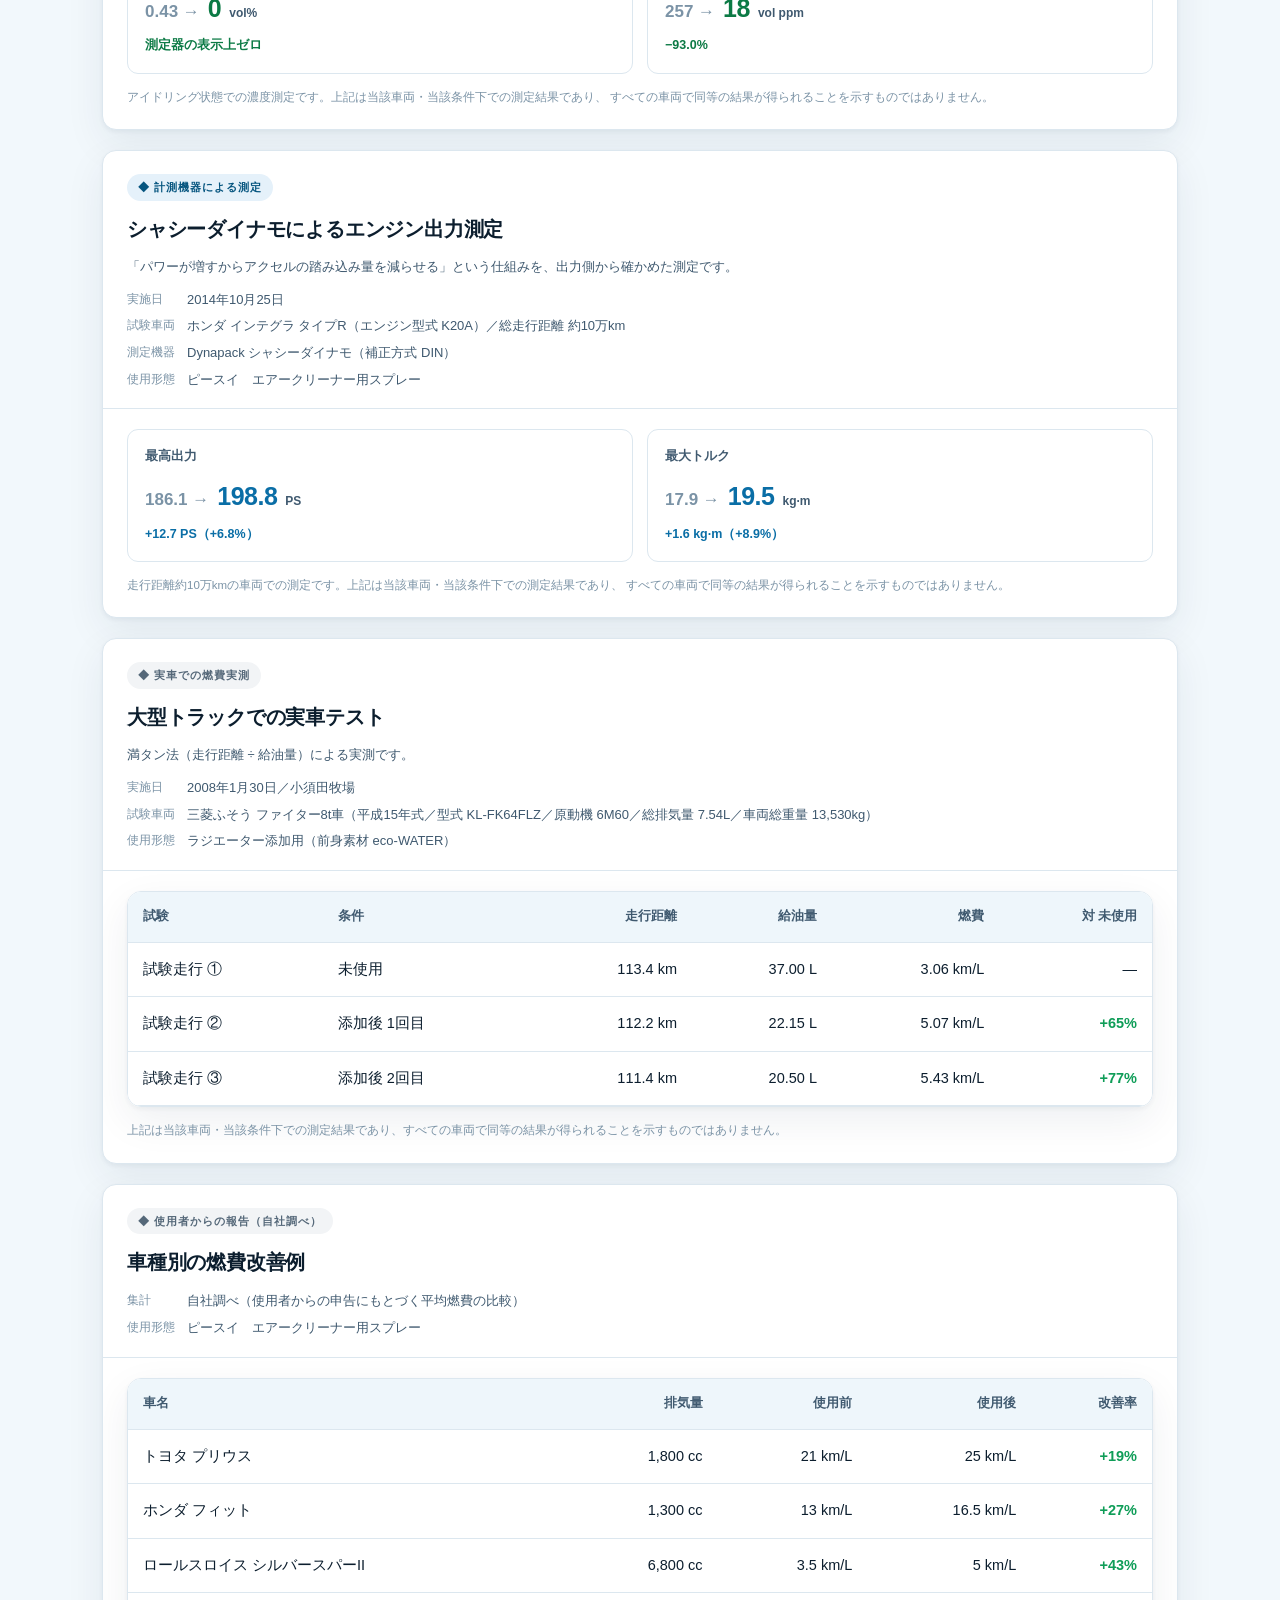
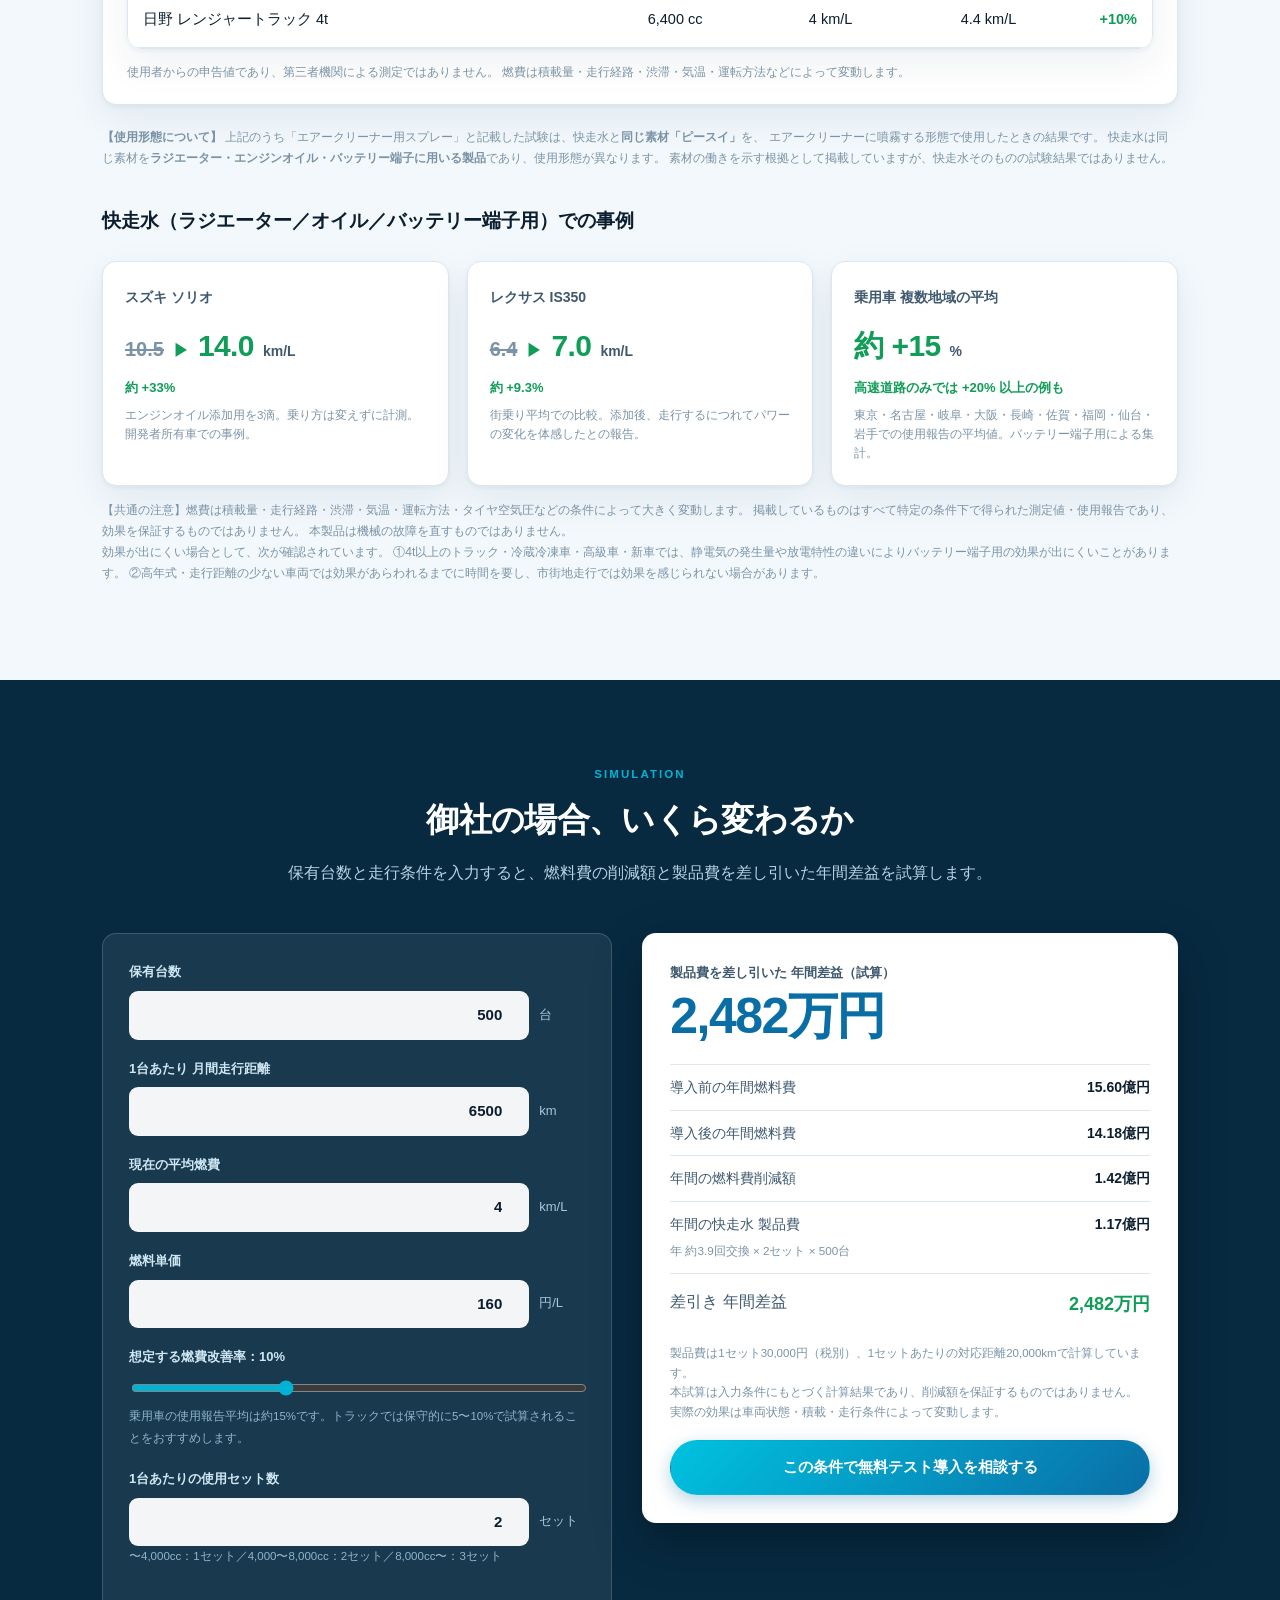
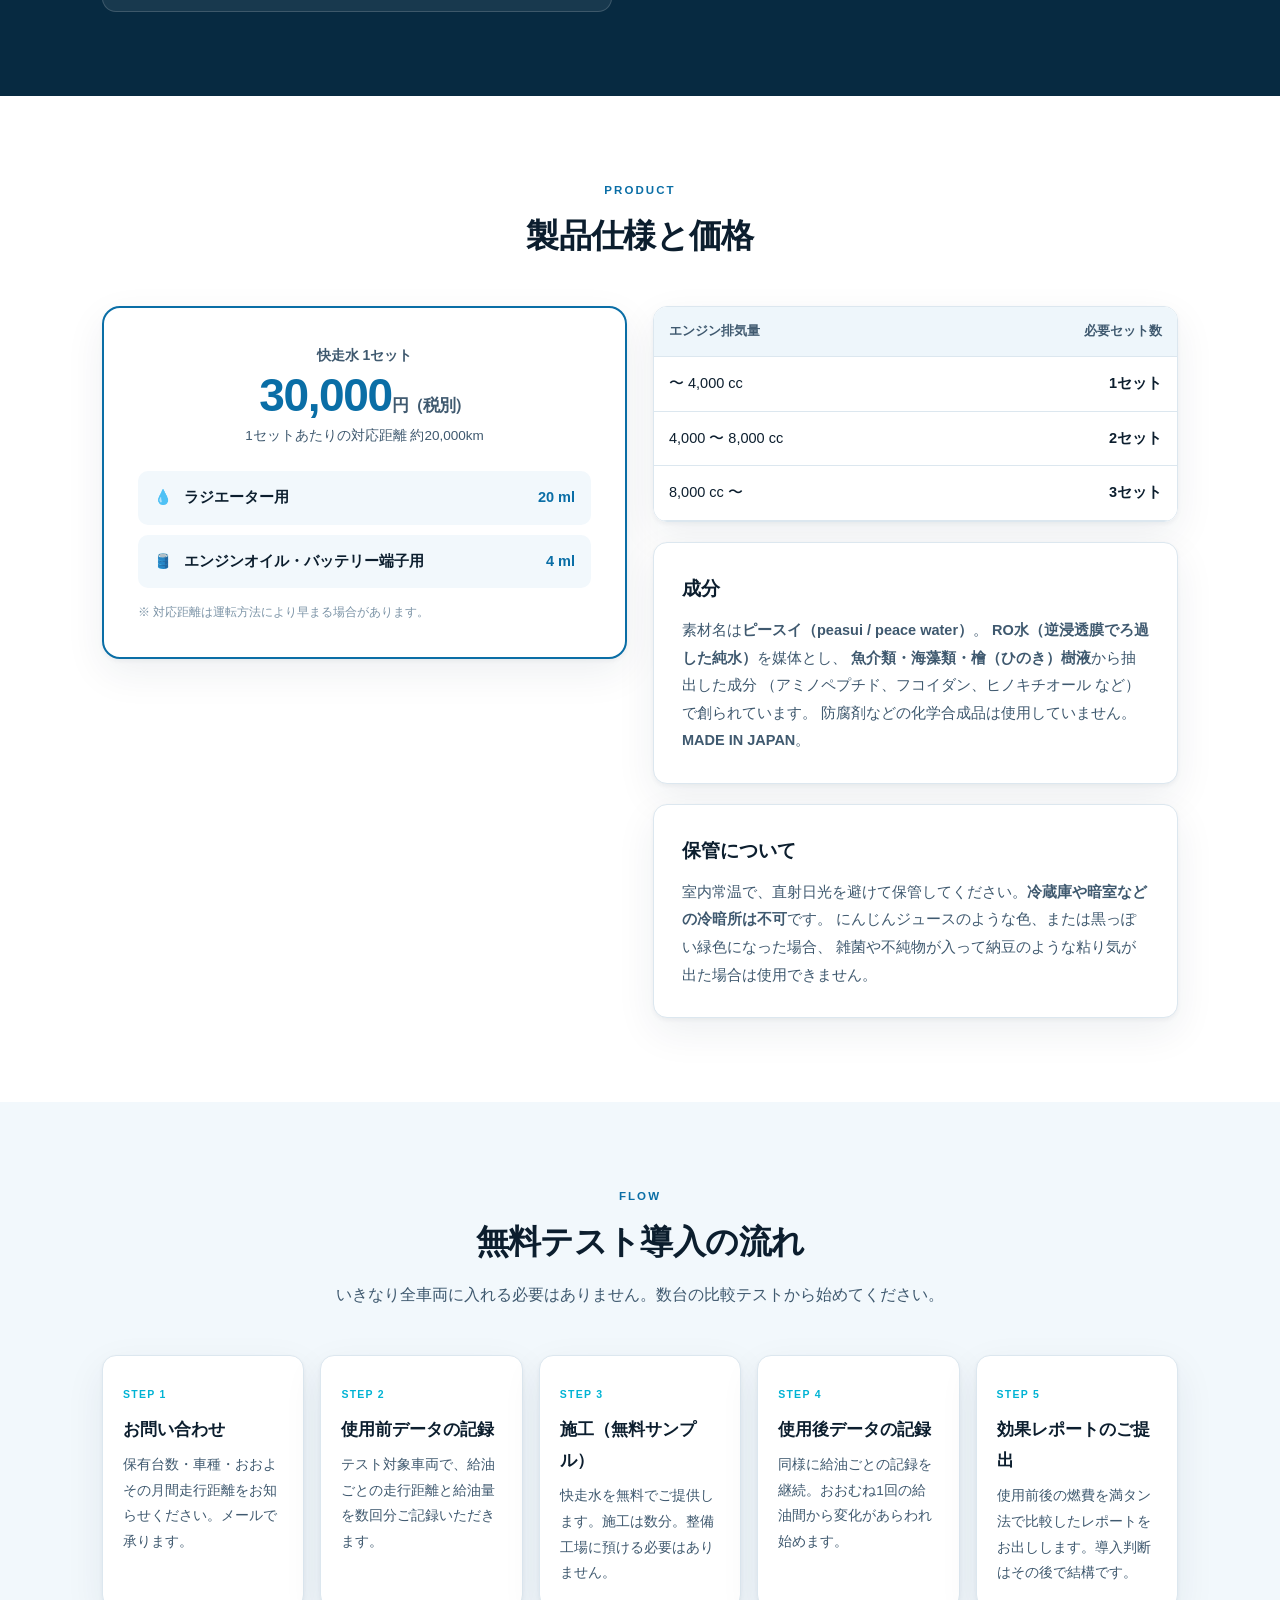
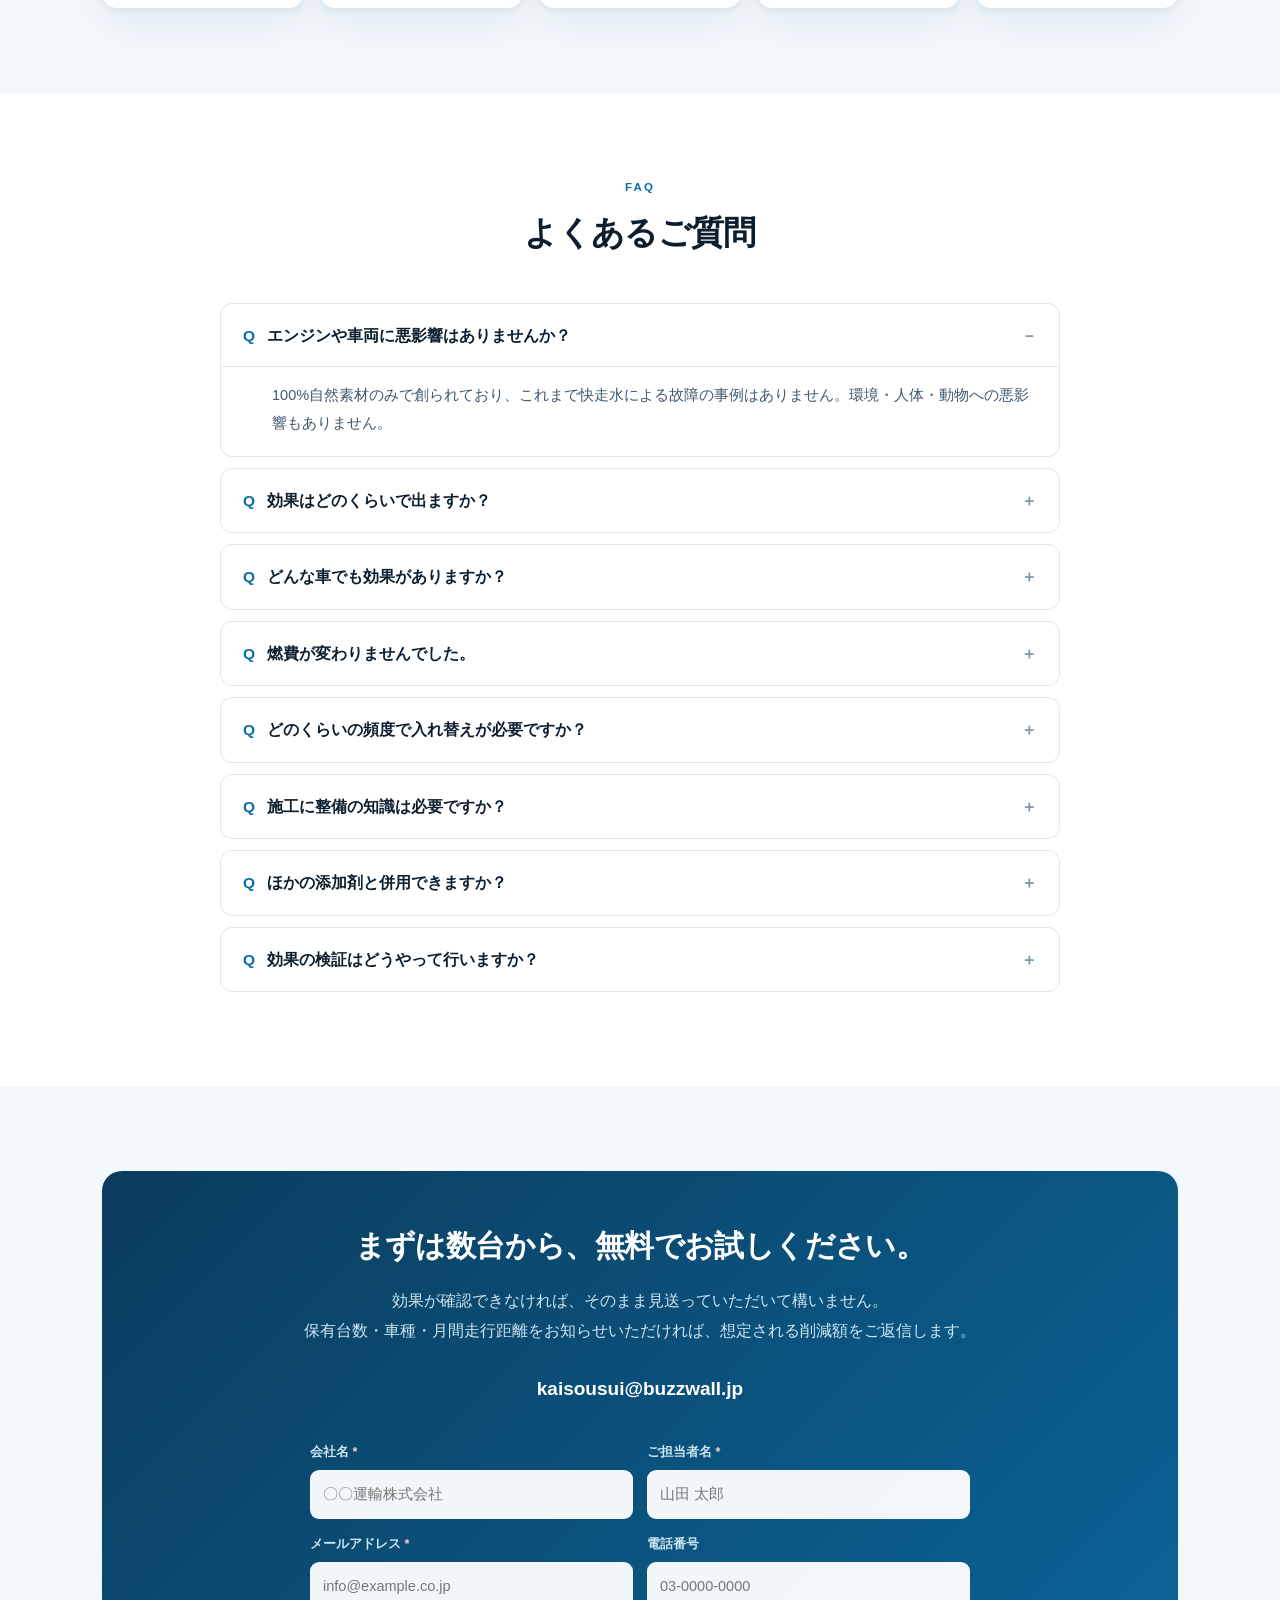
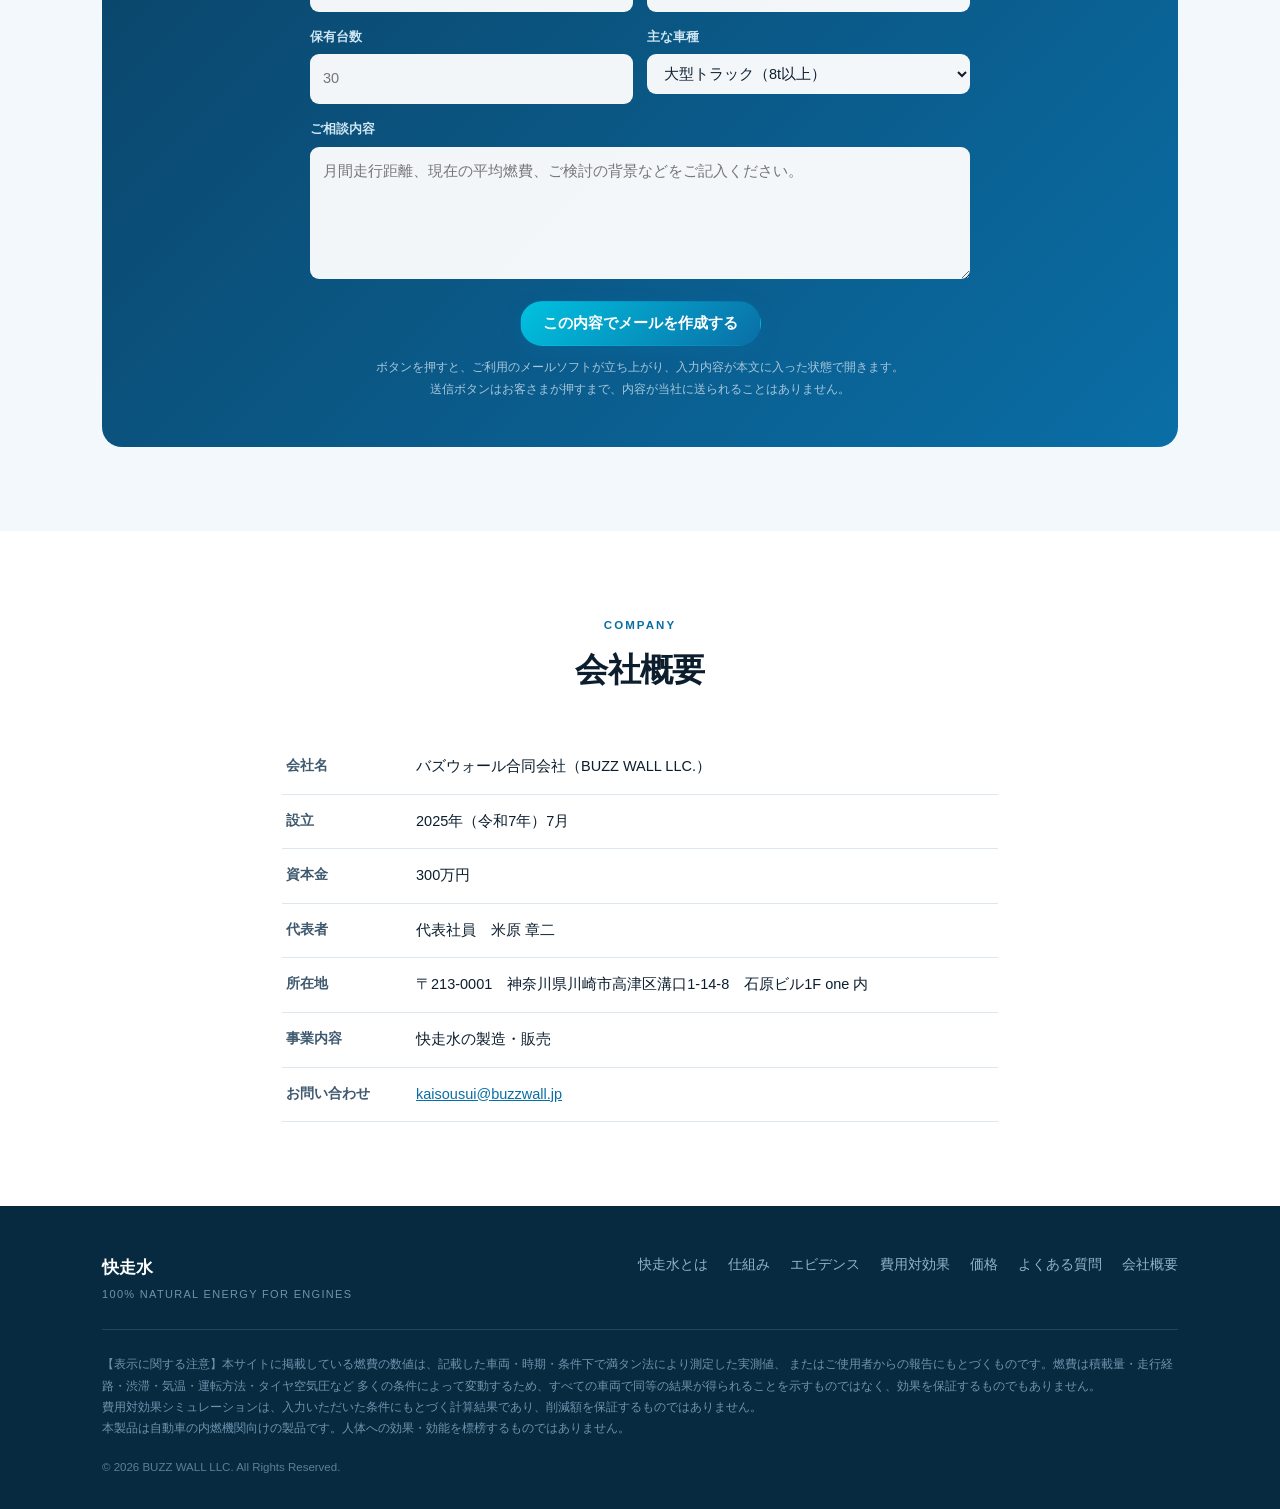
==== commit bb651952: "エビデンス章を追加: 第三者機関の排ガス試験・陸運局測定・シャシーダイナモ出力・車種別燃費例 SPRAY_J2.pdf（ピースイ製品資料）の試験データを、根拠の性質ごとに段階分けして掲載。 エアークリ" ====
--- a/site/index.html
+++ b/site/index.html
@@ -26,7 +26,7 @@
     <nav class="header-nav">
       <a href="#about">快走水とは</a>
       <a href="#how">仕組み</a>
-      <a href="#data">実測データ</a>
+      <a href="#data">エビデンス</a>
       <a href="#simulator">費用対効果</a>
       <a href="#price">価格</a>
       <a href="#faq">よくある質問</a>
@@ -247,34 +247,204 @@
 <section class="soft" id="data">
   <div class="wrap">
     <div class="sec-head">
-      <span class="sec-eyebrow">TEST DATA</span>
-      <h2>実測データ</h2>
-      <p>すべて満タン法（走行距離 ÷ 給油量）による実測値です。測定条件と実施時期を併記しています。</p>
-    </div>
-
-    <h3 style="font-size:19px;margin:0 0 12px">大型トラック実車テスト（2008年1月30日／小須田牧場）</h3>
-    <div class="table-wrap">
-      <table class="data-table">
-        <thead>
-          <tr>
-            <th>試験</th><th>条件</th>
-            <th class="num">走行距離</th><th class="num">給油量</th><th class="num">燃費</th><th class="num">対 未使用</th>
-          </tr>
-        </thead>
-        <tbody>
-          <tr><td>試験走行 ①</td><td>未使用</td><td class="num">113.4 km</td><td class="num">37.00 L</td><td class="num">3.06 km/L</td><td class="num">—</td></tr>
-          <tr><td>試験走行 ②</td><td>添加後 1回目</td><td class="num">112.2 km</td><td class="num">22.15 L</td><td class="num">5.07 km/L</td><td class="num up">+65%</td></tr>
-          <tr><td>試験走行 ③</td><td>添加後 2回目</td><td class="num">111.4 km</td><td class="num">20.50 L</td><td class="num">5.43 km/L</td><td class="num up">+77%</td></tr>
-        </tbody>
-      </table>
-    </div>
-    <p class="note-inline">
-      試験車両：三菱ふそう ファイター8t車（平成15年式／型式 KL-FK64FLZ／原動機 6M60／総排気量 7.54L／車両総重量 13,530kg）。
-      使用素材は快走水の前身にあたる eco-WATER です。上記は当該車両・当該条件下での測定結果であり、
-      すべての車両で同等の結果が得られることを示すものではありません。
+      <span class="sec-eyebrow">EVIDENCE</span>
+      <h2>エビデンス</h2>
+      <p>
+        測定した主体・時期・車両・使用形態をすべて明記しています。
+        <strong>第三者機関による試験</strong>から<strong>使用者の報告</strong>まで、根拠の性質が異なるため分けて掲載します。
+      </p>
+    </div>
+
+    <div class="evidence">
+
+      <!-- 1. 第三者機関 -->
+      <div class="ev">
+        <div class="ev-head">
+          <span class="ev-tier t1">◆ 第三者機関による試験</span>
+          <h3>カーボンバランス法による排出ガス試験</h3>
+          <div class="ev-meta">
+            排出ガス成分の変化から、燃焼効率の改善を確認した試験です。
+            <dl>
+              <dt>実施機関</dt><dd>財団法人 日本自動車輸送技術協会</dd>
+              <dt>実施日</dt><dd>2009年3月2日</dd>
+              <dt>試験車両</dt><dd>1998年式 トヨタ カローラ（AE110）／走行距離 67,420km</dd>
+              <dt>使用形態</dt><dd>ピースイ　エアークリーナー用スプレー</dd>
+            </dl>
+          </div>
+        </div>
+        <div class="ev-body">
+          <div class="metrics">
+            <div class="metric down">
+              <div class="metric-name">CO（一酸化炭素）</div>
+              <div class="metric-flow"><span class="metric-from">0.642 →</span><span class="metric-to">0.457</span><span class="metric-unit">g/km</span></div>
+              <div class="metric-delta">−28.8%</div>
+            </div>
+            <div class="metric down">
+              <div class="metric-name">HC（炭化水素）</div>
+              <div class="metric-flow"><span class="metric-from">0.050 →</span><span class="metric-to">0.046</span><span class="metric-unit">g/km</span></div>
+              <div class="metric-delta">−8.0%</div>
+            </div>
+            <div class="metric down">
+              <div class="metric-name">NOx（窒素酸化物）</div>
+              <div class="metric-flow"><span class="metric-from">0.096 →</span><span class="metric-to">0.088</span><span class="metric-unit">g/km</span></div>
+              <div class="metric-delta">−8.3%</div>
+            </div>
+          </div>
+          <p class="ev-note">
+            燃え残って排出されていた燃料がより燃えるようになると、排出ガス成分は減少します。
+            3成分すべてが減少したことは、燃焼効率が改善した方向を示す結果です。
+            本試験は当該車両・当該条件下での測定結果であり、すべての車両で同等の結果が得られることを示すものではありません。
+          </p>
+        </div>
+      </div>
+
+      <!-- 2. 陸運局での測定 -->
+      <div class="ev">
+        <div class="ev-head">
+          <span class="ev-tier t2">◆ 公的機関での測定</span>
+          <h3>陸運局における排出ガス測定</h3>
+          <div class="ev-meta">
+            <dl>
+              <dt>実施日</dt><dd>2010年7月9日</dd>
+              <dt>測定機器</dt><dd>HORIBA 製 排出ガステスター</dd>
+              <dt>使用形態</dt><dd>ピースイ　エアークリーナー用スプレー</dd>
+            </dl>
+          </div>
+        </div>
+        <div class="ev-body">
+          <div class="metrics">
+            <div class="metric down">
+              <div class="metric-name">CO 濃度</div>
+              <div class="metric-flow"><span class="metric-from">0.43 →</span><span class="metric-to">0</span><span class="metric-unit">vol%</span></div>
+              <div class="metric-delta">測定器の表示上ゼロ</div>
+            </div>
+            <div class="metric down">
+              <div class="metric-name">HC 濃度</div>
+              <div class="metric-flow"><span class="metric-from">257 →</span><span class="metric-to">18</span><span class="metric-unit">vol ppm</span></div>
+              <div class="metric-delta">−93.0%</div>
+            </div>
+          </div>
+          <p class="ev-note">
+            アイドリング状態での濃度測定です。上記は当該車両・当該条件下での測定結果であり、
+            すべての車両で同等の結果が得られることを示すものではありません。
+          </p>
+        </div>
+      </div>
+
+      <!-- 3. シャシーダイナモ -->
+      <div class="ev">
+        <div class="ev-head">
+          <span class="ev-tier t2">◆ 計測機器による測定</span>
+          <h3>シャシーダイナモによるエンジン出力測定</h3>
+          <div class="ev-meta">
+            「パワーが増すからアクセルの踏み込み量を減らせる」という仕組みを、出力側から確かめた測定です。
+            <dl>
+              <dt>実施日</dt><dd>2014年10月25日</dd>
+              <dt>試験車両</dt><dd>ホンダ インテグラ タイプR（エンジン型式 K20A）／総走行距離 約10万km</dd>
+              <dt>測定機器</dt><dd>Dynapack シャシーダイナモ（補正方式 DIN）</dd>
+              <dt>使用形態</dt><dd>ピースイ　エアークリーナー用スプレー</dd>
+            </dl>
+          </div>
+        </div>
+        <div class="ev-body">
+          <div class="metrics">
+            <div class="metric up">
+              <div class="metric-name">最高出力</div>
+              <div class="metric-flow"><span class="metric-from">186.1 →</span><span class="metric-to">198.8</span><span class="metric-unit">PS</span></div>
+              <div class="metric-delta">+12.7 PS（+6.8%）</div>
+            </div>
+            <div class="metric up">
+              <div class="metric-name">最大トルク</div>
+              <div class="metric-flow"><span class="metric-from">17.9 →</span><span class="metric-to">19.5</span><span class="metric-unit">kg·m</span></div>
+              <div class="metric-delta">+1.6 kg·m（+8.9%）</div>
+            </div>
+          </div>
+          <p class="ev-note">
+            走行距離約10万kmの車両での測定です。上記は当該車両・当該条件下での測定結果であり、
+            すべての車両で同等の結果が得られることを示すものではありません。
+          </p>
+        </div>
+      </div>
+
+      <!-- 4. 大型トラック実車テスト -->
+      <div class="ev">
+        <div class="ev-head">
+          <span class="ev-tier t3">◆ 実車での燃費実測</span>
+          <h3>大型トラックでの実車テスト</h3>
+          <div class="ev-meta">
+            満タン法（走行距離 ÷ 給油量）による実測です。
+            <dl>
+              <dt>実施日</dt><dd>2008年1月30日／小須田牧場</dd>
+              <dt>試験車両</dt><dd>三菱ふそう ファイター8t車（平成15年式／型式 KL-FK64FLZ／原動機 6M60／総排気量 7.54L／車両総重量 13,530kg）</dd>
+              <dt>使用形態</dt><dd>ラジエーター添加用（前身素材 eco-WATER）</dd>
+            </dl>
+          </div>
+        </div>
+        <div class="ev-body">
+          <div class="table-wrap">
+            <table class="data-table">
+              <thead>
+                <tr>
+                  <th>試験</th><th>条件</th>
+                  <th class="num">走行距離</th><th class="num">給油量</th><th class="num">燃費</th><th class="num">対 未使用</th>
+                </tr>
+              </thead>
+              <tbody>
+                <tr><td>試験走行 ①</td><td>未使用</td><td class="num">113.4 km</td><td class="num">37.00 L</td><td class="num">3.06 km/L</td><td class="num">—</td></tr>
+                <tr><td>試験走行 ②</td><td>添加後 1回目</td><td class="num">112.2 km</td><td class="num">22.15 L</td><td class="num">5.07 km/L</td><td class="num up">+65%</td></tr>
+                <tr><td>試験走行 ③</td><td>添加後 2回目</td><td class="num">111.4 km</td><td class="num">20.50 L</td><td class="num">5.43 km/L</td><td class="num up">+77%</td></tr>
+              </tbody>
+            </table>
+          </div>
+          <p class="ev-note">
+            上記は当該車両・当該条件下での測定結果であり、すべての車両で同等の結果が得られることを示すものではありません。
+          </p>
+        </div>
+      </div>
+
+      <!-- 5. 自社調べの燃費改善例 -->
+      <div class="ev">
+        <div class="ev-head">
+          <span class="ev-tier t3">◆ 使用者からの報告（自社調べ）</span>
+          <h3>車種別の燃費改善例</h3>
+          <div class="ev-meta">
+            <dl>
+              <dt>集計</dt><dd>自社調べ（使用者からの申告にもとづく平均燃費の比較）</dd>
+              <dt>使用形態</dt><dd>ピースイ　エアークリーナー用スプレー</dd>
+            </dl>
+          </div>
+        </div>
+        <div class="ev-body">
+          <div class="table-wrap">
+            <table class="data-table">
+              <thead>
+                <tr><th>車名</th><th class="num">排気量</th><th class="num">使用前</th><th class="num">使用後</th><th class="num">改善率</th></tr>
+              </thead>
+              <tbody>
+                <tr><td>トヨタ プリウス</td><td class="num">1,800 cc</td><td class="num">21 km/L</td><td class="num">25 km/L</td><td class="num up">+19%</td></tr>
+                <tr><td>ホンダ フィット</td><td class="num">1,300 cc</td><td class="num">13 km/L</td><td class="num">16.5 km/L</td><td class="num up">+27%</td></tr>
+                <tr><td>ロールスロイス シルバースパーII</td><td class="num">6,800 cc</td><td class="num">3.5 km/L</td><td class="num">5 km/L</td><td class="num up">+43%</td></tr>
+                <tr><td>日野 レンジャートラック 4t</td><td class="num">6,400 cc</td><td class="num">4 km/L</td><td class="num">4.4 km/L</td><td class="num up">+10%</td></tr>
+              </tbody>
+            </table>
+          </div>
+          <p class="ev-note">
+            使用者からの申告値であり、第三者機関による測定ではありません。
+            燃費は積載量・走行経路・渋滞・気温・運転方法などによって変動します。
+          </p>
+        </div>
+      </div>
+    </div>
+
+    <p class="note-inline" style="margin-top:22px">
+      <strong>【使用形態について】</strong>
+      上記のうち「エアークリーナー用スプレー」と記載した試験は、快走水と<strong>同じ素材「ピースイ」</strong>を、
+      エアークリーナーに噴霧する形態で使用したときの結果です。
+      快走水は同じ素材を<strong>ラジエーター・エンジンオイル・バッテリー端子に用いる製品</strong>であり、使用形態が異なります。
+      素材の働きを示す根拠として掲載していますが、快走水そのものの試験結果ではありません。
     </p>
 
-    <h3 style="font-size:19px;margin:34px 0 12px">乗用車での事例</h3>
+    <h3 style="font-size:19px;margin:34px 0 12px">快走水（ラジエーター／オイル／バッテリー端子用）での事例</h3>
     <div class="case-cards">
       <div class="case">
         <div class="case-name">スズキ ソリオ</div>
@@ -306,9 +476,11 @@
 
     <p class="note-inline">
       【共通の注意】燃費は積載量・走行経路・渋滞・気温・運転方法・タイヤ空気圧などの条件によって大きく変動します。
-      上記は特定の条件下で得られた測定値・使用報告であり、効果を保証するものではありません。
-      4t以上のトラック・冷蔵冷凍車・高級車・新車では、静電気の発生量や放電特性の違いにより
-      バッテリー端子用の効果が出にくい場合があります。
+      掲載しているものはすべて特定の条件下で得られた測定値・使用報告であり、効果を保証するものではありません。
+      本製品は機械の故障を直すものではありません。<br>
+      効果が出にくい場合として、次が確認されています。
+      ①4t以上のトラック・冷蔵冷凍車・高級車・新車では、静電気の発生量や放電特性の違いによりバッテリー端子用の効果が出にくいことがあります。
+      ②高年式・走行距離の少ない車両では効果があらわれるまでに時間を要し、市街地走行では効果を感じられない場合があります。
     </p>
   </div>
 </section>
@@ -409,6 +581,17 @@
               <tr><td>8,000 cc 〜</td><td class="num"><strong>3セット</strong></td></tr>
             </tbody>
           </table>
+        </div>
+
+        <div class="card" style="margin-top:20px">
+          <h3>成分</h3>
+          <p>
+            素材名は<strong>ピースイ（peasui / peace water）</strong>。
+            <strong>RO水（逆浸透膜でろ過した純水）</strong>を媒体とし、
+            <strong>魚介類・海藻類・檜（ひのき）樹液</strong>から抽出した成分
+            （アミノペプチド、フコイダン、ヒノキチオール など）で創られています。
+            防腐剤などの化学合成品は使用していません。<strong>MADE IN JAPAN</strong>。
+          </p>
         </div>
 
         <div class="card" style="margin-top:20px">
@@ -584,7 +767,7 @@
       <nav class="footer-nav">
         <a href="#about">快走水とは</a>
         <a href="#how">仕組み</a>
-        <a href="#data">実測データ</a>
+        <a href="#data">エビデンス</a>
         <a href="#simulator">費用対効果</a>
         <a href="#price">価格</a>
         <a href="#faq">よくある質問</a>
--- a/site/style.css
+++ b/site/style.css
@@ -172,6 +172,39 @@
 .data-table .up { color: var(--good); font-weight: 800; }
 .table-wrap { overflow-x: auto; border: 1px solid var(--line); border-radius: var(--radius); box-shadow: var(--shadow); }
 
+/* エビデンス（証拠の強さで段階分けする） */
+.evidence { display: grid; gap: 20px; }
+.ev {
+  background: #fff; border: 1px solid var(--line); border-radius: var(--radius);
+  box-shadow: var(--shadow); overflow: hidden;
+}
+.ev-head { padding: 20px 24px 16px; border-bottom: 1px solid var(--line); }
+.ev-tier {
+  display: inline-flex; align-items: center; gap: 7px; font-size: 11px; font-weight: 800;
+  letter-spacing: .09em; padding: 3px 11px; border-radius: 999px; margin-bottom: 9px;
+}
+.ev-tier.t1 { background: #e4f4ea; color: #0c7a45; }   /* 第三者機関 */
+.ev-tier.t2 { background: #e5f1fa; color: var(--brand-dark); } /* 公的機関・計測機器 */
+.ev-tier.t3 { background: #f2f4f6; color: #556879; }   /* 自社実測・使用報告 */
+.ev-head h3 { font-size: 20px; margin: 0 0 7px; font-weight: 800; letter-spacing: -.01em; }
+.ev-meta { font-size: 13px; color: var(--ink-2); margin: 0; }
+.ev-meta dl { display: grid; grid-template-columns: auto 1fr; gap: 2px 12px; margin: 8px 0 0; }
+.ev-meta dt { color: var(--ink-3); font-size: 12px; white-space: nowrap; }
+.ev-meta dd { margin: 0; font-size: 13px; }
+.ev-body { padding: 20px 24px 22px; }
+.ev-note { font-size: 11.5px; color: var(--ink-3); line-height: 1.75; margin: 13px 0 0; }
+
+.metrics { display: grid; grid-template-columns: repeat(auto-fit, minmax(155px, 1fr)); gap: 14px; }
+.metric { border: 1px solid var(--line); border-radius: 11px; padding: 15px 17px; }
+.metric-name { font-size: 12.5px; font-weight: 800; color: var(--ink-2); }
+.metric-flow { display: flex; align-items: baseline; gap: 8px; margin-top: 4px; flex-wrap: wrap; }
+.metric-from { font-size: 17px; color: var(--ink-3); font-weight: 700; font-variant-numeric: tabular-nums; }
+.metric-to { font-size: 25px; font-weight: 800; letter-spacing: -.02em; font-variant-numeric: tabular-nums; }
+.metric-unit { font-size: 12px; color: var(--ink-2); font-weight: 700; }
+.metric-delta { font-size: 12.5px; font-weight: 800; margin-top: 2px; }
+.metric.down .metric-to, .metric.down .metric-delta { color: #0c7a45; }
+.metric.up .metric-to, .metric.up .metric-delta { color: var(--brand); }
+
 .case-cards { display: grid; grid-template-columns: repeat(auto-fit, minmax(250px, 1fr)); gap: 18px; margin-top: 22px; }
 .case {
   background: #fff; border: 1px solid var(--line); border-radius: var(--radius); padding: 22px;
